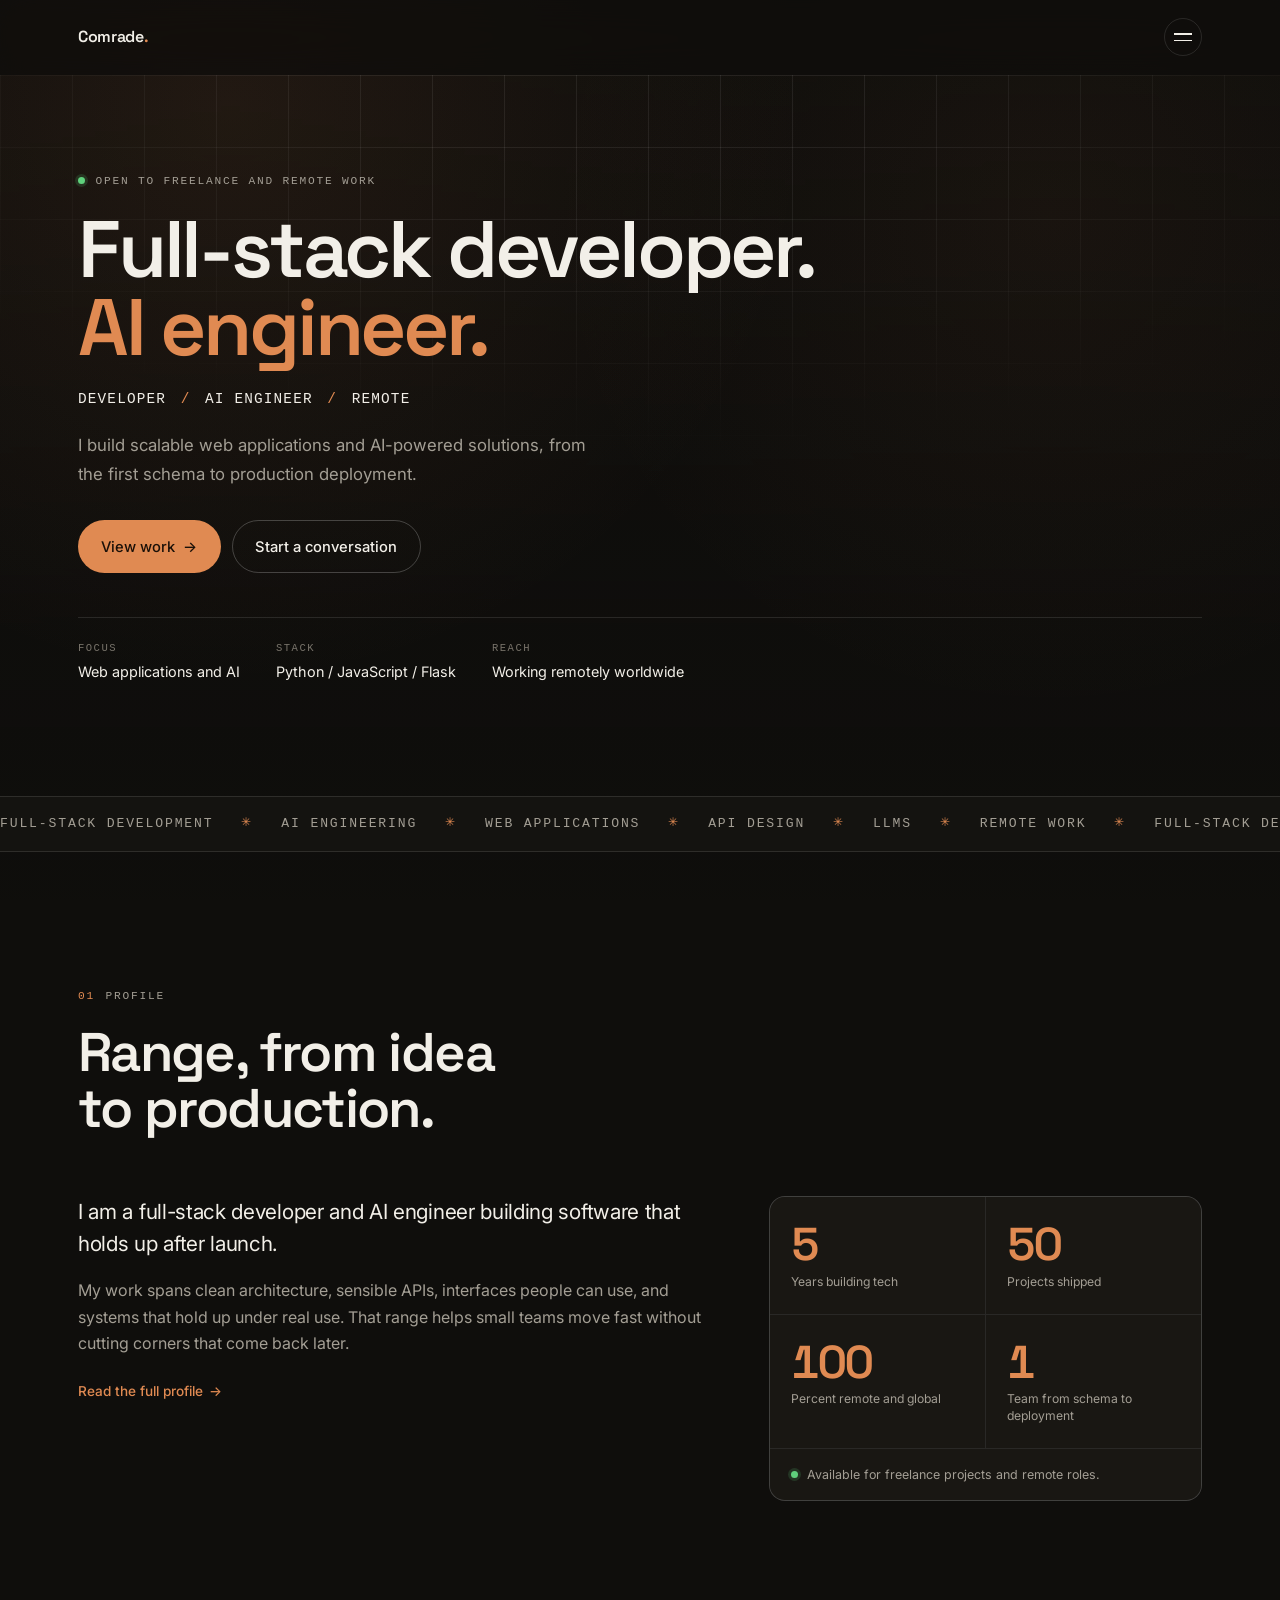
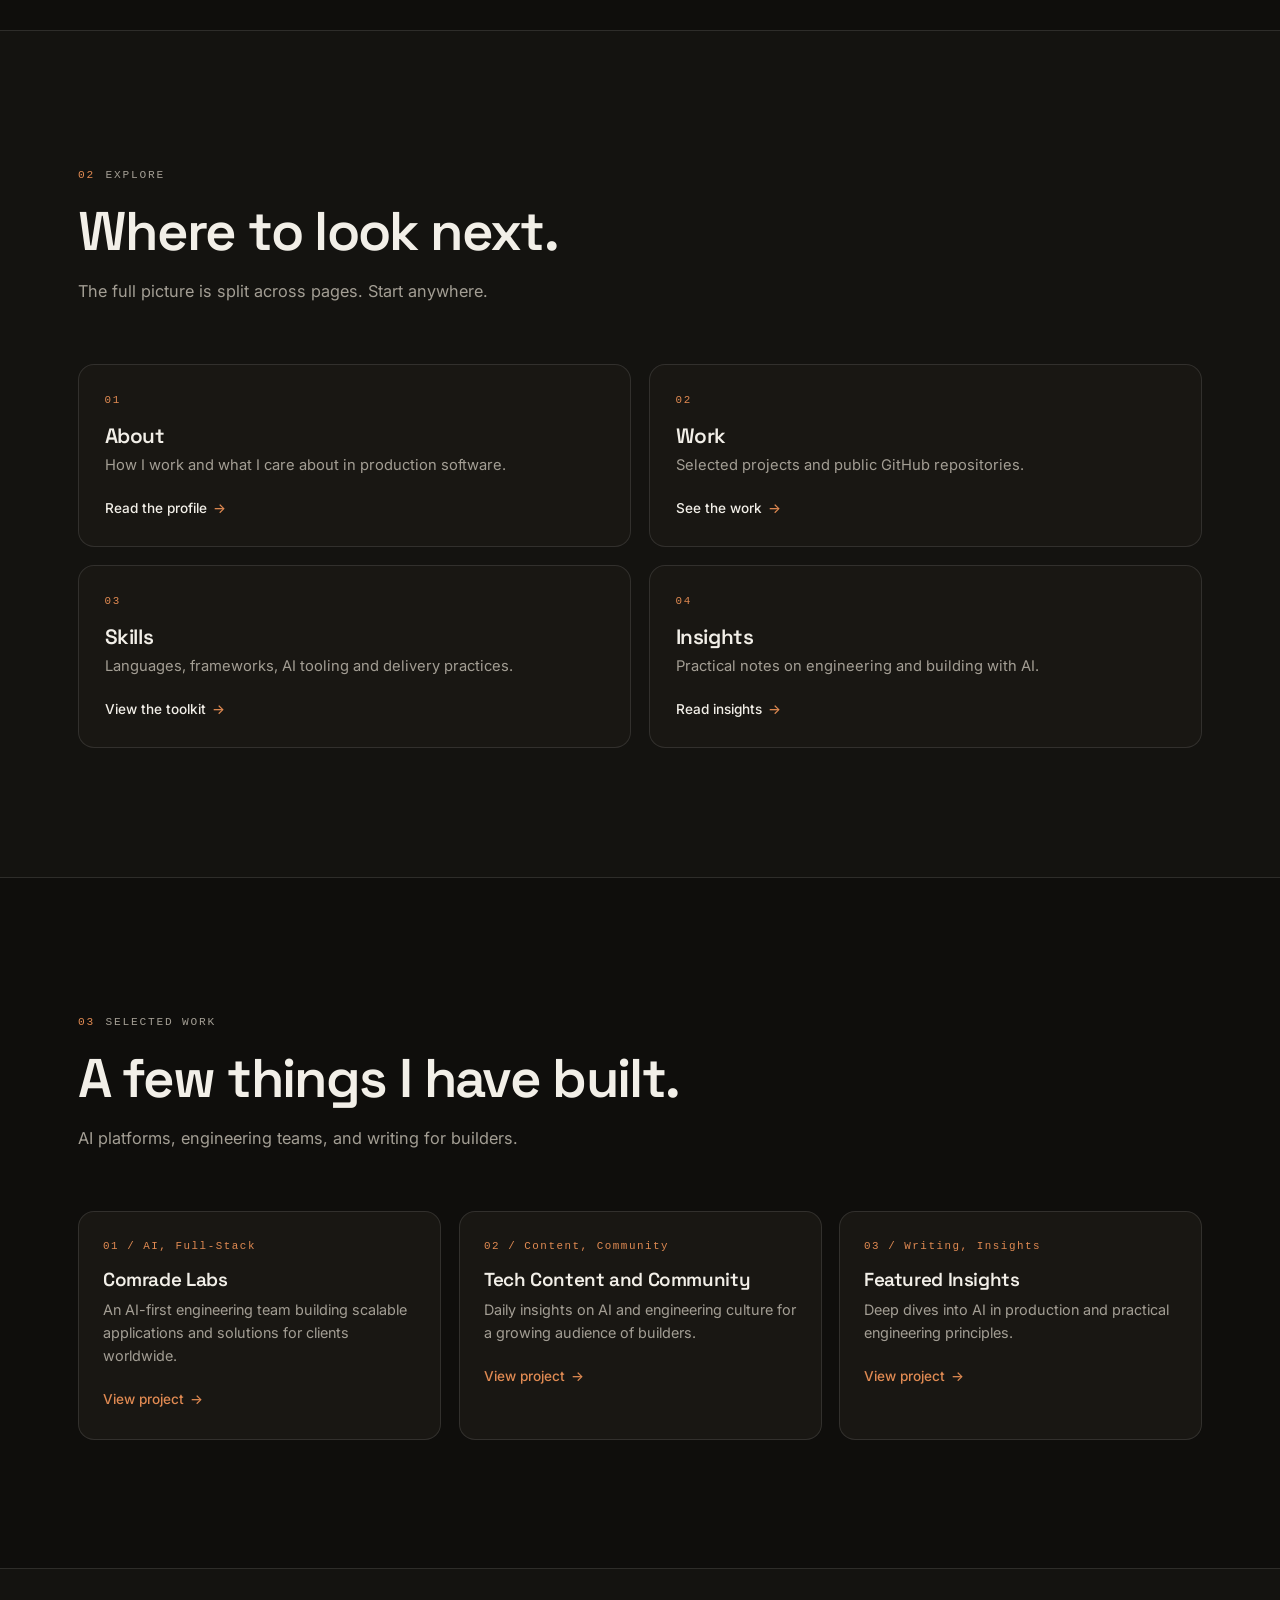
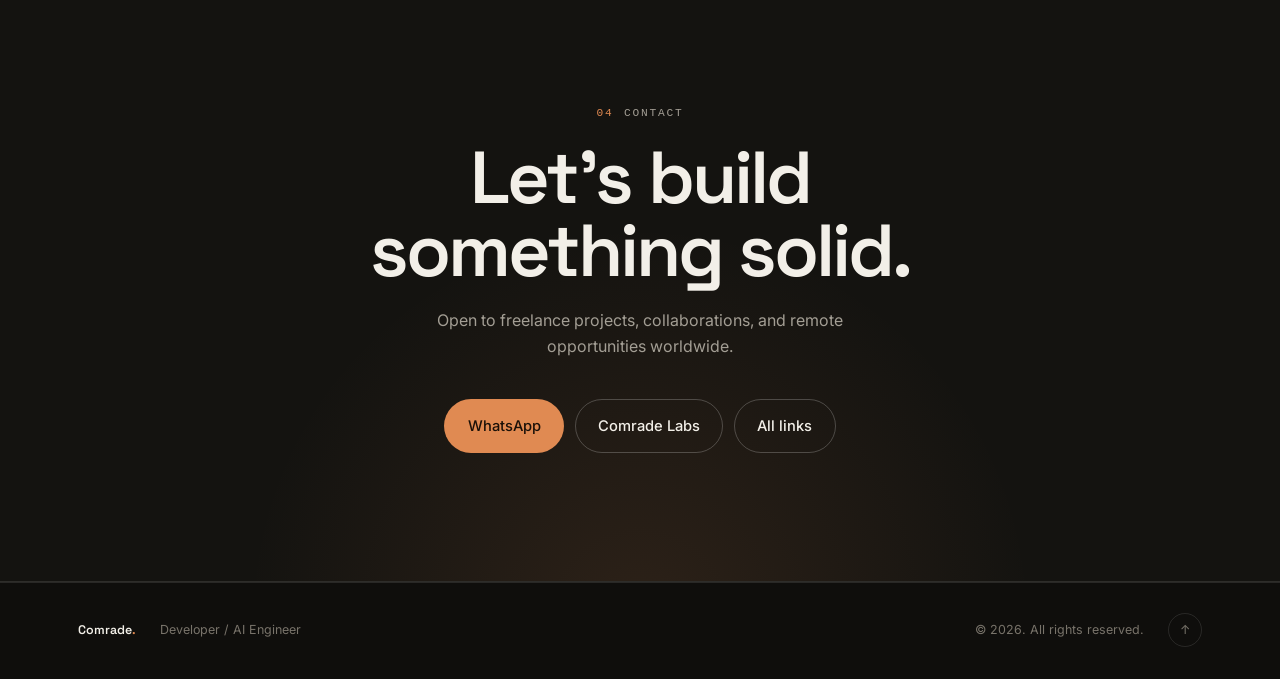
==== index.html @ a4ad4609 "Move affiliates to dedicated page and add ApeX links" ====
<!DOCTYPE html>
<html lang="en" data-theme="dark">
<head>
  <meta charset="UTF-8">
  <meta http-equiv="Cache-Control" content="no-cache, no-store, must-revalidate">
  <meta name="viewport" content="width=device-width, initial-scale=1.0">
  <title>Comrade</title>
  <meta name="description" content="Full-stack developer and AI engineer building scalable web applications, AI-powered solutions, and production-grade tech. Open to freelance and remote work worldwide.">
  <meta name="theme-color" content="#0f0e0c">
  <link rel="icon" type="image/png" sizes="any" href="media/favicon.png">
  <link rel="apple-touch-icon" href="media/favicon.png">
  <meta property="og:title" content="Comrade">
  <meta property="og:description" content="Scalable web applications, AI-powered solutions, and production-grade engineering. Open to freelance projects and remote opportunities globally.">
  <meta property="og:type" content="website">
  <meta property="og:site_name" content="Comrade">
  <meta property="og:url" content="https://comradeonboard.github.io/">
  <meta property="og:image" content="https://comradeonboard.github.io/media/og-cover.png?v=2">
  <meta property="og:image:secure_url" content="https://comradeonboard.github.io/media/og-cover.png?v=2">
  <meta property="og:image:type" content="image/png">
  <meta property="og:image:width" content="1200">
  <meta property="og:image:height" content="630">
  <meta property="og:image:alt" content="Comrade">
  <meta name="twitter:image" content="https://comradeonboard.github.io/media/og-cover.png?v=2">
  <meta name="twitter:card" content="summary_large_image">
  <link rel="canonical" href="https://comradeonboard.github.io/">
  <script type="application/ld+json">
  {
    "@context": "https://schema.org",
    "@type": "Person",
    "name": "Comrade",
    "jobTitle": "Full-Stack Developer and AI Engineer",
    "email": "mailto:comradeonboard@gmail.com",
    "url": "https://comradeonboard.github.io/",
    "sameAs": [
      "https://github.com/comradeonboard",
      "https://x.com/comradeweb3",
      "https://www.linkedin.com/in/comradeonboard",
      "https://t.me/comradeonboard"
    ],
    "knowsAbout": ["Full-Stack Development", "AI Engineering", "Web Applications", "API Design"]
  }
  </script>
  <link rel="stylesheet" href="styles.css">
  <script src="script.js" defer></script>
  <link rel="preconnect" href="https://fonts.googleapis.com">
  <link rel="preconnect" href="https://fonts.gstatic.com" crossorigin>
  <link href="https://fonts.googleapis.com/css2?family=Space+Grotesk:wght@400;500;600;700&family=Inter:wght@300;400;500;600&display=swap" rel="stylesheet">
</head>
<body data-page="home">
  <a class="skip-link" href="#main">Skip to content</a>

  <header class="site-header" id="site-header">
    <div class="container header-inner">
      <a class="brand" href="index.html" aria-label="Comrade home">
        <span class="brand-text">Comrade<span class="brand-dot">.</span></span>
      </a>
      <nav class="nav" id="nav" aria-label="Primary">
        <a href="index.html">Home</a>
        <a href="about.html">About</a>
        <a href="work.html">Work</a>
        <a href="skills.html">Skills</a>
        <a href="insights.html">Insights</a>
        <a href="affiliates.html">Affiliates</a>
        <a href="connect.html">Connect</a>
      </nav>
      <button class="menu-btn" id="menu-btn" type="button" aria-label="Open menu" aria-expanded="false" aria-controls="nav">
        <span class="menu-bars" aria-hidden="true"><i></i><i></i></span>
      </button>
    </div>
  </header>

  <main id="main">
    <section class="hero grid-bg" id="top">
      <div class="container hero-grid">
        <div class="hero-copy">
          <p class="eyebrow reveal"><span class="dot-live" aria-hidden="true"></span> Open to freelance and remote work</p>
          <h1 class="hero-title reveal">Full-stack developer.<br><span class="accent">AI engineer.</span></h1>
          <p class="hero-role reveal">Developer <span class="sep">/</span> AI Engineer <span class="sep">/</span> Remote</p>
          <p class="hero-lede reveal">I build scalable web applications and AI-powered solutions, from the first schema to production deployment.</p>
          <div class="hero-cta reveal">
            <a class="btn btn-primary" href="work.html">View work <span aria-hidden="true">→</span></a>
            <a class="btn btn-ghost" href="connect.html">Start a conversation</a>
          </div>
          <ul class="hero-meta reveal">
            <li><span class="meta-k">Focus</span><span class="meta-v">Web applications and AI</span></li>
            <li><span class="meta-k">Stack</span><span class="meta-v">Python / JavaScript / Flask</span></li>
            <li><span class="meta-k">Reach</span><span class="meta-v">Working remotely worldwide</span></li>
          </ul>
        </div>
      </div>
    </section>

    <div class="strip" aria-hidden="true">
      <div class="strip-track">
        <span>Full-Stack Development</span><i>✳</i><span>AI Engineering</span><i>✳</i><span>Web Applications</span><i>✳</i><span>API Design</span><i>✳</i><span>LLMs</span><i>✳</i><span>Remote Work</span><i>✳</i>
        <span>Full-Stack Development</span><i>✳</i><span>AI Engineering</span><i>✳</i><span>Web Applications</span><i>✳</i><span>API Design</span><i>✳</i><span>LLMs</span><i>✳</i><span>Remote Work</span><i>✳</i>
      </div>
    </div>

    <section class="section" id="profile">
      <div class="container">
        <header class="section-head reveal">
          <p class="eyebrow"><span class="idx">01</span> Profile</p>
          <h2 class="section-title">Range, from idea<br>to production.</h2>
        </header>
        <div class="about-grid">
          <div class="about-copy reveal">
            <p class="lede">I am a full-stack developer and AI engineer building software that holds up after launch.</p>
            <p>My work spans clean architecture, sensible APIs, interfaces people can use, and systems that hold up under real use. That range helps small teams move fast without cutting corners that come back later.</p>
            <a class="link-arrow" href="about.html">Read the full profile <span aria-hidden="true">→</span></a>
          </div>
          <aside class="stats reveal" aria-label="Key figures">
            <div class="stat"><span class="stat-num" data-count="5">0</span><span class="stat-label">Years building tech</span></div>
            <div class="stat"><span class="stat-num" data-count="50">0</span><span class="stat-label">Projects shipped</span></div>
            <div class="stat"><span class="stat-num" data-count="100">0</span><span class="stat-label">Percent remote and global</span></div>
            <div class="stat"><span class="stat-num" data-count="1">0</span><span class="stat-label">Team from schema to deployment</span></div>
            <div class="stat-note"><span class="dot-live" aria-hidden="true"></span> Available for freelance projects and remote roles.</div>
          </aside>
        </div>
      </div>
    </section>

    <section class="section section-alt" id="explore">
      <div class="container">
        <header class="section-head reveal">
          <p class="eyebrow"><span class="idx">02</span> Explore</p>
          <h2 class="section-title">Where to look next.</h2>
          <p class="section-sub">The full picture is split across pages. Start anywhere.</p>
        </header>
        <div class="index-grid">
          <a class="index-card reveal" href="about.html"><span class="index-no">01</span><h3>About</h3><p>How I work and what I care about in production software.</p><span class="index-link">Read the profile <span aria-hidden="true">→</span></span></a>
          <a class="index-card reveal" href="work.html"><span class="index-no">02</span><h3>Work</h3><p>Selected projects and public GitHub repositories.</p><span class="index-link">See the work <span aria-hidden="true">→</span></span></a>
          <a class="index-card reveal" href="skills.html"><span class="index-no">03</span><h3>Skills</h3><p>Languages, frameworks, AI tooling and delivery practices.</p><span class="index-link">View the toolkit <span aria-hidden="true">→</span></span></a>
          <a class="index-card reveal" href="insights.html"><span class="index-no">04</span><h3>Insights</h3><p>Practical notes on engineering and building with AI.</p><span class="index-link">Read insights <span aria-hidden="true">→</span></span></a>
        </div>
      </div>
    </section>

    <section class="section" id="selected-work">
      <div class="container">
        <header class="section-head reveal">
          <p class="eyebrow"><span class="idx">03</span> Selected work</p>
          <h2 class="section-title">A few things I have built.</h2>
          <p class="section-sub">AI platforms, engineering teams, and writing for builders.</p>
        </header>
        <div class="cap-grid">
          <a class="cap reveal" href="project-comrade-labs.html"><span class="cap-no">01 / AI, Full-Stack</span><h3>Comrade Labs</h3><p>An AI-first engineering team building scalable applications and solutions for clients worldwide.</p><span class="link-arrow">View project <span aria-hidden="true">→</span></span></a>
          <a class="cap reveal" href="project-tech-content.html"><span class="cap-no">02 / Content, Community</span><h3>Tech Content and Community</h3><p>Daily insights on AI and engineering culture for a growing audience of builders.</p><span class="link-arrow">View project <span aria-hidden="true">→</span></span></a>
          <a class="cap reveal" href="project-featured-insights.html"><span class="cap-no">03 / Writing, Insights</span><h3>Featured Insights</h3><p>Deep dives into AI in production and practical engineering principles.</p><span class="link-arrow">View project <span aria-hidden="true">→</span></span></a>
        </div>
      </div>
    </section>

    <section class="section section-alt contact" id="contact-cta">
      <div class="container">
        <div class="contact-inner reveal">
          <p class="eyebrow"><span class="idx">04</span> Contact</p>
          <h2 class="contact-title">Let's build<br>something solid.</h2>
          <p class="contact-sub">Open to freelance projects, collaborations, and remote opportunities worldwide.</p>
          <div class="contact-actions">
            <a class="btn btn-primary" href="https://wa.me/2349064539832">WhatsApp</a>
            <a class="btn btn-ghost" href="https://discord.gg/M9gPgTvM7H" target="_blank" rel="noopener noreferrer">Comrade Labs</a>
            <a class="btn btn-ghost" href="connect.html">All links</a>
          </div>
        </div>
      </div>
    </section>
  </main>

  <footer class="site-footer">
    <div class="container footer-inner">
      <p class="footer-name">Comrade<span class="brand-dot">.</span></p>
      <p class="footer-note">Developer / AI Engineer</p>
      <p class="footer-legal">&copy; <span id="year">2026</span>. All rights reserved.</p>
      <a class="to-top" href="#top" aria-label="Back to top">↑</a>
    </div>
  </footer>
  <img class="visitor-pixel" src="https://visitor-badge.laobi.icu/badge?page_id=comradeonboard.site" alt="" width="1" height="1" aria-hidden="true" referrerpolicy="no-referrer">
</body>
</html>
---- styles.css ----
/* =========================================================
   Comrade / Portfolio
   Inspired by the Arafat Onimisi portfolio design system.
   Dark only. Tokens -> Base -> Layout -> Components -> Responsive
   ========================================================= */

/* ---------- Tokens ---------- */
:root {
  --font-display: "Space Grotesk", ui-sans-serif, system-ui, "Segoe UI", sans-serif;
  --font-sans: "Inter", system-ui, -apple-system, "Segoe UI", Roboto, Helvetica, Arial, sans-serif;
  --font-mono: ui-monospace, "SFMono-Regular", Menlo, Consolas, "Liberation Mono", monospace;

  --bg: #0f0e0c;
  --bg-soft: #141310;
  --surface: #191713;
  --text: #f2efe8;
  --muted: #a39e94;
  --faint: #78736a;
  --line: rgba(255, 255, 255, 0.11);
  --line-strong: rgba(255, 255, 255, 0.22);
  --accent: #e08a52;
  --accent-soft: rgba(224, 138, 82, 0.12);
  --accent-ink: #1a1008;

  --radius: 16px;
  --radius-sm: 10px;
  --shadow: 0 26px 60px -30px rgba(0, 0, 0, 0.8);

  --container: 1220px;
  --gutter: clamp(1.25rem, 4vw, 3rem);
  --section-y: clamp(4.5rem, 10vw, 8rem);

  --ease: cubic-bezier(0.22, 1, 0.36, 1);
}

/* ---------- Base ---------- */
*, *::before, *::after { box-sizing: border-box; }

html {
  scroll-behavior: smooth;
  scroll-padding-top: 90px;
  -webkit-text-size-adjust: 100%;
}

body {
  margin: 0;
  background: var(--bg);
  color: var(--text);
  font-family: var(--font-sans);
  font-size: 1rem;
  line-height: 1.65;
  -webkit-font-smoothing: antialiased;
  text-rendering: optimizeLegibility;
  overflow-x: hidden;
}

h1, h2, h3, h4 {
  margin: 0;
  font-family: var(--font-display);
  font-weight: 600;
  line-height: 1.08;
  letter-spacing: -0.025em;
}
p { margin: 0; }
img, video { max-width: 100%; display: block; }
a { color: inherit; text-decoration: none; }
ul, ol, dl, dd { margin: 0; padding: 0; list-style: none; }
button { font: inherit; color: inherit; }
blockquote { margin: 0; }
b, strong { font-weight: 600; }

::selection { background: var(--accent); color: var(--accent-ink); }

:focus-visible {
  outline: 2px solid var(--accent);
  outline-offset: 3px;
  border-radius: 4px;
}

.skip-link {
  position: absolute;
  left: 1rem;
  top: -100px;
  z-index: 200;
  background: var(--accent);
  color: var(--accent-ink);
  padding: 0.6rem 1rem;
  border-radius: 8px;
  font-weight: 600;
  transition: top 0.2s;
}
.skip-link:focus { top: 1rem; }

.visitor-pixel {
  position: absolute;
  width: 1px;
  height: 1px;
  opacity: 0;
  pointer-events: none;
}

/* ---------- Ambient 3D background ---------- */
#bg-3d {
  position: fixed;
  inset: 0;
  z-index: 0;
  width: 100%;
  height: 100%;
  pointer-events: none;
}

body::after {
  content: "";
  position: fixed;
  inset: 0;
  z-index: 0;
  pointer-events: none;
  background:
    radial-gradient(circle at 18% 12%, rgba(224, 138, 82, 0.09), transparent 44%),
    radial-gradient(circle at 82% 24%, rgba(224, 138, 82, 0.05), transparent 40%),
    linear-gradient(to bottom, rgba(15, 14, 12, 0.2), rgba(15, 14, 12, 0.78));
}

main, .site-footer { position: relative; z-index: 1; }

/* ---------- Layout ---------- */
.container {
  width: 100%;
  max-width: var(--container);
  margin-inline: auto;
  padding-inline: var(--gutter);
}

.section { padding-block: var(--section-y); position: relative; }
.section-alt { background: var(--bg-soft); border-block: 1px solid var(--line); }

.section-head { max-width: 64ch; margin-bottom: clamp(2.5rem, 5vw, 3.75rem); }

.eyebrow {
  display: inline-flex;
  align-items: flex-start;
  gap: 0.65rem;
  font-family: var(--font-mono);
  font-size: 0.7rem;
  font-weight: 500;
  letter-spacing: 0.16em;
  text-transform: uppercase;
  color: var(--muted);
  margin-bottom: 1.25rem;
}
.eyebrow .idx { color: var(--accent); }

.section-title {
  font-size: clamp(2rem, 4.6vw, 3.4rem);
  letter-spacing: -0.03em;
  line-height: 1.02;
}
.section-sub {
  margin-top: 1.1rem;
  color: var(--muted);
  max-width: 54ch;
  font-size: 1.02rem;
}

.accent { color: var(--accent); }

/* ---------- Header ---------- */
.site-header {
  position: sticky;
  top: 0;
  z-index: 100;
  backdrop-filter: blur(16px) saturate(150%);
  -webkit-backdrop-filter: blur(16px) saturate(150%);
  background: color-mix(in srgb, var(--bg) 78%, transparent);
  border-bottom: 1px solid transparent;
  transition: border-color 0.3s, background-color 0.3s;
}
.site-header.is-stuck {
  border-bottom-color: var(--line);
  background: color-mix(in srgb, var(--bg) 92%, transparent);
}

.header-inner {
  display: flex;
  align-items: center;
  gap: 1.25rem;
  height: 74px;
}

.brand { display: inline-flex; align-items: center; flex: none; margin-right: auto; }
.brand-text { font-family: var(--font-display); font-weight: 600; letter-spacing: -0.02em; font-size: 1rem; }
.brand-dot { color: var(--accent); }

.nav {
  position: fixed;
  inset: 74px 0 auto 0;
  display: flex;
  flex-direction: column;
  align-items: stretch;
  gap: 0;
  margin: 0;
  padding: 0.6rem var(--gutter) 1.4rem;
  background: color-mix(in srgb, var(--bg) 96%, transparent);
  backdrop-filter: blur(16px);
  -webkit-backdrop-filter: blur(16px);
  border-bottom: 1px solid var(--line);
  box-shadow: 0 18px 40px -24px rgba(0, 0, 0, 0.8);
  transform: translateY(-8px);
  opacity: 0;
  pointer-events: none;
  transition: opacity 0.25s, transform 0.25s var(--ease);
  max-height: calc(100vh - 74px);
  max-height: calc(100svh - 74px);
  overflow-y: auto;
  overscroll-behavior: contain;
}
.nav.is-open { opacity: 1; transform: none; pointer-events: auto; }
.nav a {
  position: relative;
  padding: 0.9rem 0.25rem;
  border-bottom: 1px solid var(--line);
  border-radius: 0;
  font-size: 1rem;
  color: var(--muted);
  background: none;
  white-space: nowrap;
  transition: color 0.2s, background-color 0.2s;
}
.nav a:hover { color: var(--text); background: var(--accent-soft); }
.nav a.is-active,
.nav a[aria-current="page"] { color: var(--accent); }

.menu-btn {
  display: grid;
  place-items: center;
  width: 38px;
  height: 38px;
  flex: none;
  border: 1px solid var(--line);
  border-radius: 50%;
  background: transparent;
  cursor: pointer;
  transition: border-color 0.2s, background-color 0.2s, transform 0.2s;
}
.menu-btn:hover { border-color: var(--line-strong); background: var(--surface); }
.menu-btn:active { transform: scale(0.94); }
.menu-bars { display: grid; gap: 5px; width: 18px; }
.menu-bars i {
  display: block;
  height: 1.5px;
  background: currentColor;
  transition: transform 0.25s var(--ease), opacity 0.2s;
}
.menu-btn[aria-expanded="true"] .menu-bars i:first-child { transform: translateY(3.25px) rotate(45deg); }
.menu-btn[aria-expanded="true"] .menu-bars i:last-child { transform: translateY(-3.25px) rotate(-45deg); }

/* ---------- Buttons ---------- */
.btn {
  display: inline-flex;
  align-items: center;
  justify-content: center;
  gap: 0.5rem;
  padding: 0.85rem 1.4rem;
  border-radius: 999px;
  font-size: 0.92rem;
  font-weight: 500;
  border: 1px solid transparent;
  background: transparent;
  -webkit-appearance: none;
  appearance: none;
  cursor: pointer;
  transition: transform 0.2s var(--ease), background-color 0.2s, border-color 0.2s, color 0.2s;
  white-space: nowrap;
}
.btn:hover { transform: translateY(-2px); }
.btn:active { transform: translateY(0); }
.btn svg { width: 16px; height: 16px; transition: transform 0.25s var(--ease); }
.btn:hover svg { transform: translate(2px, -2px); }

.btn-primary { background: var(--accent); color: var(--accent-ink); }
.btn-primary:hover { background: color-mix(in srgb, var(--accent) 88%, #000); }

.btn-ghost { border-color: var(--line-strong); color: var(--text); }
.btn-ghost:hover { border-color: var(--text); background: var(--surface); }

.btn-sm { padding: 0.55rem 1rem; font-size: 0.85rem; }
.btn-lg { padding: 1rem 1.7rem; }

.link-arrow {
  display: inline-flex;
  align-items: center;
  gap: 0.4rem;
  margin-top: 1.3rem;
  font-size: 0.85rem;
  font-weight: 500;
  color: var(--accent);
}
.link-arrow span { transition: transform 0.25s var(--ease); }
.link-arrow:hover span { transform: translateX(4px); }

.text-link { color: var(--accent); border-bottom: 1px solid color-mix(in srgb, var(--accent) 40%, transparent); }
.text-link:hover { border-color: var(--accent); }

/* ---------- Blueprint grid ---------- */
.grid-bg { position: relative; isolation: isolate; }
.grid-bg::before {
  content: "";
  position: absolute;
  inset: 0;
  z-index: -1;
  background-image:
    linear-gradient(to right, var(--line) 1px, transparent 1px),
    linear-gradient(to bottom, var(--line) 1px, transparent 1px);
  background-size: 72px 72px;
  -webkit-mask-image: radial-gradient(ellipse 90% 70% at 50% 0%, #000 20%, transparent 78%);
  mask-image: radial-gradient(ellipse 90% 70% at 50% 0%, #000 20%, transparent 78%);
  opacity: 0.7;
  pointer-events: none;
}

/* ---------- Hero ---------- */
.hero {
  padding-block: clamp(3rem, 7vw, 6rem) clamp(4rem, 9vw, 7rem);
  overflow: hidden;
}
.hero-grid { display: grid; grid-template-columns: minmax(0, 1fr); gap: clamp(2rem, 5vw, 4.5rem); }

.dot-live {
  width: 7px;
  height: 7px;
  border-radius: 50%;
  background: #5fd07c;
  box-shadow: 0 0 0 3px rgba(95, 208, 124, 0.16);
  flex: none;
}
.eyebrow .dot-live { margin-top: 0.45em; }

.hero-title {
  font-size: clamp(2.6rem, 6.8vw, 5rem);
  line-height: 0.98;
  letter-spacing: -0.04em;
  margin-bottom: 1.35rem;
  font-weight: 600;
}
.hero-role {
  font-family: var(--font-mono);
  font-size: clamp(0.78rem, 1.4vw, 0.9rem);
  letter-spacing: 0.08em;
  text-transform: uppercase;
  color: var(--text);
  margin-bottom: 1.15rem;
}
.hero-role .sep { color: var(--accent); margin-inline: 0.3rem; }
.hero-lede { color: var(--muted); max-width: 48ch; font-size: 1.05rem; line-height: 1.7; }
.hero-cta { display: flex; flex-wrap: wrap; gap: 0.7rem; margin-top: 2rem; }

.hero-meta {
  display: flex;
  flex-wrap: wrap;
  gap: 2.25rem;
  margin-top: 2.75rem;
  padding-top: 1.4rem;
  border-top: 1px solid var(--line);
}
.hero-meta li { display: flex; flex-direction: column; gap: 0.15rem; }
.meta-k {
  font-family: var(--font-mono);
  font-size: 0.66rem;
  letter-spacing: 0.14em;
  text-transform: uppercase;
  color: var(--faint);
}
.meta-v { font-size: 0.9rem; }

/* ---------- Strip ---------- */
.strip {
  overflow: hidden;
  border-block: 1px solid var(--line);
  padding-block: 1rem;
  background: var(--bg-soft);
  user-select: none;
}
.strip-track {
  display: flex;
  align-items: center;
  gap: 1.75rem;
  width: max-content;
  animation: marquee 40s linear infinite;
  font-family: var(--font-mono);
  font-size: clamp(0.7rem, 1.3vw, 0.82rem);
  letter-spacing: 0.14em;
  text-transform: uppercase;
  color: var(--muted);
  white-space: nowrap;
}
.strip-track i { color: var(--accent); font-style: normal; font-size: 0.9em; }
@keyframes marquee {
  from { transform: translateX(0); }
  to { transform: translateX(-50%); }
}
.strip:hover .strip-track { animation-play-state: paused; }

/* ---------- About ---------- */
.about-grid {
  display: grid;
  grid-template-columns: minmax(0, 1.45fr) minmax(0, 1fr);
  gap: clamp(2rem, 5vw, 4.5rem);
  align-items: start;
}
.about-copy p + p { margin-top: 1.05rem; color: var(--muted); }
.about-copy .lede {
  font-size: clamp(1.1rem, 1.8vw, 1.3rem);
  color: var(--text);
  line-height: 1.55;
  letter-spacing: -0.015em;
}
.about-copy .link-arrow { margin-top: 1.5rem; }

.tag-row { display: flex; flex-wrap: wrap; gap: 0.45rem; margin-top: 1.9rem; }
.tag-row li {
  padding: 0.4rem 0.8rem;
  border: 1px solid var(--line);
  border-radius: 999px;
  font-size: 0.78rem;
  color: var(--muted);
  transition: border-color 0.2s, color 0.2s, background-color 0.2s;
}
.tag-row li:hover { border-color: var(--accent); color: var(--text); background: var(--accent-soft); }

.stats {
  display: grid;
  grid-template-columns: 1fr 1fr;
  gap: 1px;
  background: var(--line);
  border: 1px solid var(--line);
  border-radius: var(--radius);
  overflow: hidden;
}
.stat {
  background: var(--surface);
  padding: 1.5rem 1.3rem;
  display: flex;
  flex-direction: column;
  gap: 0.35rem;
}
.stat-num {
  font-family: var(--font-display);
  font-size: clamp(2.1rem, 3.6vw, 2.9rem);
  font-weight: 600;
  line-height: 1;
  letter-spacing: -0.04em;
  color: var(--accent);
  font-variant-numeric: tabular-nums;
}
.stat-label { font-size: 0.76rem; color: var(--muted); line-height: 1.4; }
.stat-note {
  grid-column: 1 / -1;
  background: var(--surface);
  padding: 0.95rem 1.3rem;
  font-size: 0.78rem;
  color: var(--muted);
  display: flex;
  align-items: center;
  gap: 0.6rem;
}

/* ---------- Capability cards ---------- */
.cap-grid {
  display: grid;
  grid-template-columns: repeat(3, minmax(0, 1fr));
  gap: clamp(0.75rem, 1.6vw, 1.1rem);
}
.cap {
  position: relative;
  padding: 1.6rem 1.5rem 1.7rem;
  background: var(--surface);
  border: 1px solid var(--line);
  border-radius: var(--radius);
  transition: border-color 0.3s, transform 0.35s var(--ease), box-shadow 0.35s var(--ease);
}
.cap:hover {
  border-color: var(--line-strong);
  transform: translateY(-3px);
  box-shadow: var(--shadow);
}
.cap-no {
  display: block;
  font-family: var(--font-mono);
  font-size: 0.68rem;
  letter-spacing: 0.14em;
  color: var(--accent);
  margin-bottom: 0.9rem;
}
.cap h2, .cap h3 { font-size: 1.18rem; margin-bottom: 0.5rem; letter-spacing: -0.02em; }
.cap p { color: var(--muted); font-size: 0.9rem; line-height: 1.6; }
.cap ul { margin-top: 0.9rem; display: flex; flex-wrap: wrap; gap: 0.45rem; }
.cap li {
  font-size: 0.78rem;
  color: var(--muted);
  padding: 0.32rem 0.7rem;
  border: 1px solid var(--line);
  border-radius: 999px;
}
.cap blockquote {
  color: var(--text);
  font-family: var(--font-display);
  font-size: 1.05rem;
  line-height: 1.45;
  letter-spacing: -0.015em;
}

.also {
  display: flex;
  flex-wrap: wrap;
  align-items: center;
  gap: 0.6rem 0.85rem;
  margin-top: clamp(1.5rem, 3vw, 2.25rem);
  padding-top: 1.5rem;
  border-top: 1px solid var(--line);
}
.also-k {
  font-family: var(--font-mono);
  font-size: 0.66rem;
  letter-spacing: 0.14em;
  text-transform: uppercase;
  color: var(--faint);
  margin-right: 0.4rem;
}
.also ul { display: flex; flex-wrap: wrap; gap: 0.45rem; }
.also li { font-size: 0.78rem; color: var(--muted); padding: 0.32rem 0.7rem; border: 1px solid var(--line); border-radius: 999px; }

/* ---------- Approach ---------- */
.approach-grid {
  display: grid;
  grid-template-columns: repeat(4, minmax(0, 1fr));
  gap: clamp(1rem, 2.5vw, 2rem);
}
.approach-item { padding-top: 1.2rem; border-top: 2px solid var(--line-strong); }
.approach-item h3 { font-size: 1.05rem; margin-bottom: 0.45rem; letter-spacing: -0.02em; }
.approach-item p { color: var(--muted); font-size: 0.88rem; line-height: 1.6; }

/* ---------- Work list ---------- */
.work-list { border-top: 1px solid var(--line); }
.work-item {
  display: grid;
  grid-template-columns: minmax(0, 1fr) auto;
  align-items: center;
  gap: 1.5rem;
  padding-block: clamp(1.5rem, 3vw, 2.25rem);
  border-bottom: 1px solid var(--line);
  transition: padding-left 0.3s var(--ease);
}
.work-item:hover { padding-left: 0.6rem; }
.work-copy h3 { font-size: clamp(1.4rem, 2.6vw, 1.9rem); letter-spacing: -0.03em; }
.work-copy h3 a:hover { color: var(--accent); }
.work-copy > p:not(.card-tag) { color: var(--muted); font-size: 0.95rem; max-width: 62ch; margin-top: 0.55rem; }
.card-tag {
  font-family: var(--font-mono);
  font-size: 0.64rem;
  letter-spacing: 0.14em;
  text-transform: uppercase;
  color: var(--accent);
  margin-bottom: 0.6rem;
}
.meta-line {
  display: block;
  margin-top: 0.9rem;
  font-family: var(--font-mono);
  font-size: 0.64rem;
  letter-spacing: 0.12em;
  text-transform: uppercase;
  color: var(--faint);
}
.work-link { color: var(--accent); font-size: 0.85rem; white-space: nowrap; }
.work-link span { display: inline-block; transition: transform 0.25s var(--ease); }
.work-item:hover .work-link span { transform: translateX(4px); }

/* ---------- Repos ---------- */
.repo-grid {
  display: grid;
  grid-template-columns: repeat(3, minmax(0, 1fr));
  gap: clamp(0.75rem, 1.6vw, 1.1rem);
}
.repo-card {
  display: flex;
  flex-direction: column;
  padding: 1.5rem;
  border: 1px solid var(--line);
  border-radius: var(--radius);
  background: var(--surface);
  transition: border-color 0.3s, transform 0.35s var(--ease), box-shadow 0.35s var(--ease);
}
.repo-card:hover { border-color: var(--line-strong); transform: translateY(-3px); box-shadow: var(--shadow); }
.repo-top { display: flex; align-items: flex-start; justify-content: space-between; gap: 0.75rem; margin-bottom: 0.7rem; }
.repo-top h3 { font-size: 1.08rem; letter-spacing: -0.025em; word-break: break-word; }
.repo-card > p { color: var(--muted); font-size: 0.9rem; flex: 1; }
.repo-lang, .chip {
  flex: none;
  font-family: var(--font-mono);
  font-size: 0.62rem;
  letter-spacing: 0.08em;
  text-transform: uppercase;
  padding: 0.3rem 0.55rem;
  border-radius: 999px;
  border: 1px solid var(--line);
  color: var(--muted);
  white-space: nowrap;
}
.chip-accent { background: var(--accent-soft); border-color: color-mix(in srgb, var(--accent) 35%, transparent); color: var(--accent); }
.repo-meta {
  margin-top: 1.2rem;
  padding-top: 1rem;
  border-top: 1px solid var(--line);
  font-family: var(--font-mono);
  font-size: 0.64rem;
  letter-spacing: 0.12em;
  text-transform: uppercase;
  color: var(--faint);
}
.repo-card:hover .repo-meta { color: var(--accent); }

/* ---------- Home index cards ---------- */
.index-grid {
  display: grid;
  grid-template-columns: repeat(2, minmax(0, 1fr));
  gap: clamp(0.75rem, 1.6vw, 1.1rem);
}
.index-card {
  display: flex;
  flex-direction: column;
  padding: 1.7rem 1.6rem;
  border: 1px solid var(--line);
  border-radius: var(--radius);
  background: var(--surface);
  transition: border-color 0.3s, transform 0.35s var(--ease), box-shadow 0.35s var(--ease);
}
.index-card:hover { border-color: var(--line-strong); transform: translateY(-3px); box-shadow: var(--shadow); }
.index-no {
  font-family: var(--font-mono);
  font-size: 0.68rem;
  letter-spacing: 0.14em;
  color: var(--accent);
  margin-bottom: 0.9rem;
}
.index-card h2, .index-card h3 { font-size: 1.3rem; margin-bottom: 0.4rem; letter-spacing: -0.02em; }
.index-card p { color: var(--muted); font-size: 0.92rem; flex: 1; }
.index-link { display: inline-flex; align-items: center; gap: 0.4rem; margin-top: 1.2rem; font-size: 0.85rem; font-weight: 500; }
.index-link span { color: var(--accent); transition: transform 0.25s var(--ease); }
.index-card:hover .index-link span { transform: translateX(4px); }

/* ---------- Affiliate platforms ---------- */
.affiliate-grid {
  display: grid;
  grid-template-columns: repeat(auto-fit, minmax(min(100%, 320px), 1fr));
  gap: clamp(0.75rem, 1.6vw, 1.1rem);
}
.affiliate-card {
  display: flex;
  flex-direction: column;
  padding: 1.5rem;
  border: 1px solid var(--line);
  border-radius: var(--radius);
  background: var(--surface);
  transition: border-color 0.3s, transform 0.35s var(--ease), box-shadow 0.35s var(--ease);
}
.affiliate-card:hover { border-color: var(--line-strong); transform: translateY(-3px); box-shadow: var(--shadow); }
.affiliate-tag {
  font-family: var(--font-mono);
  font-size: 0.68rem;
  letter-spacing: 0.14em;
  text-transform: uppercase;
  color: var(--accent);
  margin-bottom: 1rem;
}
.affiliate-preview {
  overflow: hidden;
  padding: 0.7rem;
  margin-bottom: 1.25rem;
  border: 1px solid var(--line);
  border-radius: var(--radius-sm);
  background: radial-gradient(circle at 85% 15%, var(--accent-soft), transparent 55%), #0d0c0a;
}
.affiliate-preview-bar { display: flex; align-items: center; gap: 0.4rem; margin-bottom: 0.6rem; }
.affiliate-preview-bar i { width: 6px; height: 6px; border-radius: 50%; background: var(--line-strong); }
.affiliate-preview-url { margin-left: auto; max-width: 72%; overflow: hidden; text-overflow: ellipsis; white-space: nowrap; font-family: var(--font-mono); font-size: 0.62rem; color: var(--faint); }
.affiliate-preview-body {
  min-height: 108px;
  display: flex;
  flex-direction: column;
  justify-content: flex-end;
  gap: 0.25rem;
  padding: 0.9rem;
  border-radius: 8px;
  background:
    linear-gradient(135deg, rgba(255, 255, 255, 0.05), transparent 60%),
    repeating-linear-gradient(90deg, transparent 0 23px, rgba(255, 255, 255, 0.035) 23px 24px),
    repeating-linear-gradient(0deg, transparent 0 23px, rgba(255, 255, 255, 0.035) 23px 24px);
}
.affiliate-preview-title { font-family: var(--font-display); font-size: 1.45rem; letter-spacing: -0.03em; }
.affiliate-preview-sub { font-size: 0.72rem; color: var(--muted); }
.affiliate-card h3 { font-size: 1.25rem; letter-spacing: -0.02em; }
.affiliate-card p { color: var(--muted); font-size: 0.92rem; flex: 1; }
.affiliate-actions { display: flex; flex-wrap: wrap; gap: 0.6rem; margin-top: 1.25rem; }
.affiliate-action { align-self: flex-start; }

/* ---------- Prose ---------- */
.prose-grid {
  display: grid;
  grid-template-columns: minmax(0, 0.8fr) minmax(0, 1.2fr);
  gap: clamp(2rem, 5vw, 4.5rem);
  align-items: start;
}
.prose { color: var(--muted); }
.prose p + p { margin-top: 1.05rem; }
.prose .lede, .prose > p:first-child { color: var(--text); }
.topic-list li { padding: 0.9rem 0; border-bottom: 1px solid var(--line); font-size: 0.95rem; }
.topic-list li:first-child { border-top: 1px solid var(--line); }
.topic-list strong { color: var(--text); }

/* ---------- Contact ---------- */
.contact { position: relative; overflow: hidden; }
.contact::before {
  content: "";
  position: absolute;
  left: 50%;
  bottom: -38vw;
  width: 70vw;
  height: 70vw;
  min-width: 420px;
  min-height: 420px;
  transform: translateX(-50%);
  background: radial-gradient(circle, var(--accent-soft), transparent 62%);
  pointer-events: none;
}
.contact-inner { position: relative; text-align: center; max-width: 800px; margin-inline: auto; }
.contact-title {
  font-size: clamp(2.5rem, 6.4vw, 4.6rem);
  line-height: 0.98;
  letter-spacing: -0.04em;
  margin-bottom: 1.25rem;
}
.contact-sub { color: var(--muted); max-width: 48ch; margin-inline: auto; }
.contact-actions { display: flex; flex-wrap: wrap; justify-content: center; gap: 0.65rem; margin-top: 2.5rem; }
.contact-mail {
  display: inline-flex;
  align-items: center;
  gap: 0.45rem;
  font-family: var(--font-display);
  font-size: clamp(1.2rem, 3.2vw, 1.9rem);
  font-weight: 500;
  letter-spacing: -0.02em;
  border-bottom: 1px solid var(--line-strong);
  padding-bottom: 0.15rem;
  transition: color 0.25s, border-color 0.25s;
  word-break: break-word;
}
.contact-mail:hover { color: var(--accent); border-color: var(--accent); }
.contact-loc {
  margin-top: 2rem;
  font-family: var(--font-mono);
  font-size: 0.68rem;
  letter-spacing: 0.14em;
  text-transform: uppercase;
  color: var(--faint);
}

.info-grid {
  display: grid;
  grid-template-columns: repeat(3, minmax(0, 1fr));
  gap: 1px;
  background: var(--line);
  border: 1px solid var(--line);
  border-radius: var(--radius);
  overflow: hidden;
  margin-top: clamp(2.5rem, 5vw, 4rem);
}
.info-cell { background: var(--surface); padding: 1.4rem; display: flex; flex-direction: column; gap: 0.3rem; }
.info-k { font-family: var(--font-mono); font-size: 0.64rem; letter-spacing: 0.14em; text-transform: uppercase; color: var(--faint); }
.info-v { font-size: 0.95rem; }

.copy-btn { font-family: var(--font-sans); }

/* ---------- Page header ---------- */
.page-head {
  padding-block: clamp(2.5rem, 6vw, 4.5rem) clamp(1.5rem, 3vw, 2.25rem);
  border-bottom: 1px solid var(--line);
  overflow: hidden;
}
.page-title {
  font-size: clamp(2.1rem, 5.2vw, 3.8rem);
  line-height: 1.02;
  letter-spacing: -0.035em;
}
.page-sub { margin-top: 1.1rem; color: var(--muted); max-width: 62ch; font-size: 1.02rem; }
.page-head + .section { padding-top: clamp(2.25rem, 4.5vw, 3.5rem); }
.page-head .hero-cta { margin-top: 1.75rem; }
.breadcrumb {
  font-family: var(--font-mono);
  font-size: 0.7rem;
  letter-spacing: 0.12em;
  text-transform: uppercase;
  color: var(--faint);
  margin-bottom: 1.25rem;
}
.breadcrumb a:hover { color: var(--accent); }
.breadcrumb span { color: var(--accent); margin-inline: 0.3rem; }

/* ---------- Pager ---------- */
.pager {
  display: flex;
  align-items: center;
  justify-content: space-between;
  gap: 1rem;
  padding-block: clamp(1.5rem, 3vw, 2.25rem);
  border-top: 1px solid var(--line);
}
.pager-link { display: flex; flex-direction: column; gap: 0.15rem; }
.pager-k { font-family: var(--font-mono); font-size: 0.64rem; letter-spacing: 0.14em; text-transform: uppercase; color: var(--faint); }
.pager-v { font-family: var(--font-display); font-size: 1.05rem; font-weight: 600; transition: color 0.2s; }
.pager-link:hover .pager-v { color: var(--accent); }
.pager-next { text-align: right; margin-left: auto; }

/* ---------- Footer ---------- */
.site-footer { border-top: 1px solid var(--line); padding-block: 1.9rem; }
.footer-inner {
  display: flex;
  flex-wrap: wrap;
  align-items: center;
  gap: 0.6rem 1.5rem;
  font-size: 0.78rem;
  color: var(--faint);
}
.footer-name { font-family: var(--font-display); font-weight: 600; color: var(--text); }
.footer-legal { margin-left: auto; }
.to-top {
  display: grid;
  place-items: center;
  width: 34px;
  height: 34px;
  border: 1px solid var(--line);
  border-radius: 50%;
  transition: border-color 0.2s, transform 0.2s;
}
.to-top:hover { border-color: var(--accent); transform: translateY(-2px); }

/* ---------- Reveal ---------- */
.reveal {
  opacity: 0;
  transform: translateY(16px);
  transition: opacity 0.7s var(--ease), transform 0.7s var(--ease);
  will-change: opacity, transform;
}
.reveal.in { opacity: 1; transform: none; }

/* ---------- 404 ---------- */
.nf { min-height: 100vh; display: grid; place-items: center; text-align: center; padding: 2rem; }
.nf-code { font-family: var(--font-mono); font-size: clamp(5rem, 16vw, 10rem); line-height: 1; margin: 0; color: var(--accent); }
.nf h1 { margin: 1rem 0 0.5rem; }
.nf p { color: var(--muted); margin-bottom: 2rem; }

/* ---------- Responsive ---------- */
@media (max-width: 1100px) {
  .repo-grid { grid-template-columns: repeat(2, minmax(0, 1fr)); }
}

@media (max-width: 980px) {
  .about-grid, .prose-grid { grid-template-columns: 1fr; }
  .cap-grid { grid-template-columns: repeat(2, minmax(0, 1fr)); }
  .approach-grid { grid-template-columns: repeat(2, minmax(0, 1fr)); }
}

@media (max-width: 900px) {
  .work-item { grid-template-columns: 1fr; gap: 0.75rem; }
  #bg-3d { opacity: 0.55; }
}

@media (max-width: 640px) {
  .cap-grid, .approach-grid, .index-grid, .repo-grid, .info-grid { grid-template-columns: 1fr; }
  .hero-meta { gap: 1.25rem 1.75rem; }
  .stats { grid-template-columns: 1fr 1fr; }
  .footer-legal { margin-left: 0; }
  .contact-actions .btn { width: 100%; }
  .hero-cta .btn { width: 100%; }
}

@media (max-width: 400px) {
  .stats { grid-template-columns: 1fr; }
}

/* ---------- Motion preferences ---------- */
@media (prefers-reduced-motion: reduce) {
  html { scroll-behavior: auto; }
  *, *::before, *::after {
    animation-duration: 0.001ms !important;
    animation-iteration-count: 1 !important;
    transition-duration: 0.001ms !important;
  }
  .reveal { opacity: 1; transform: none; }
}

/* ---------- Print ---------- */
@media print {
  .site-header, .strip, .to-top, #bg-3d { display: none !important; }
  body::after { display: none; }
  .section { padding-block: 2rem; }
}
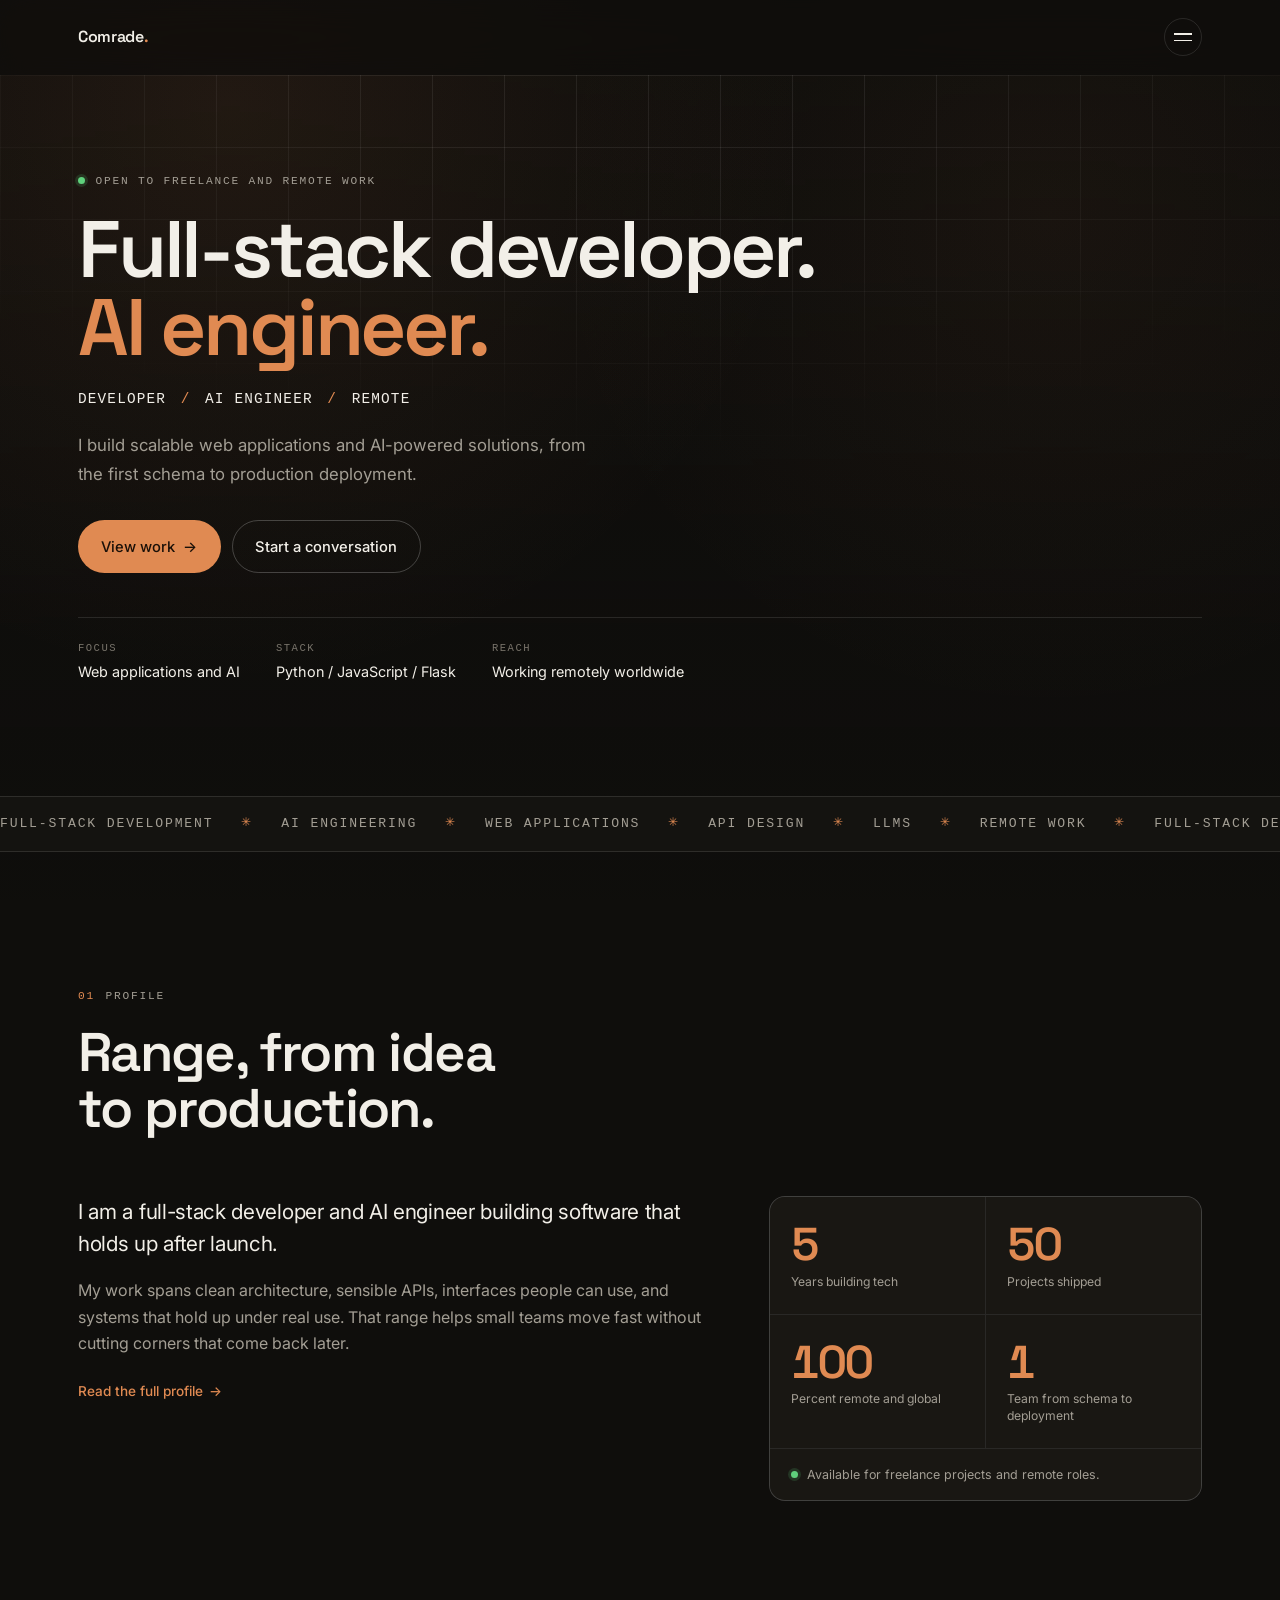
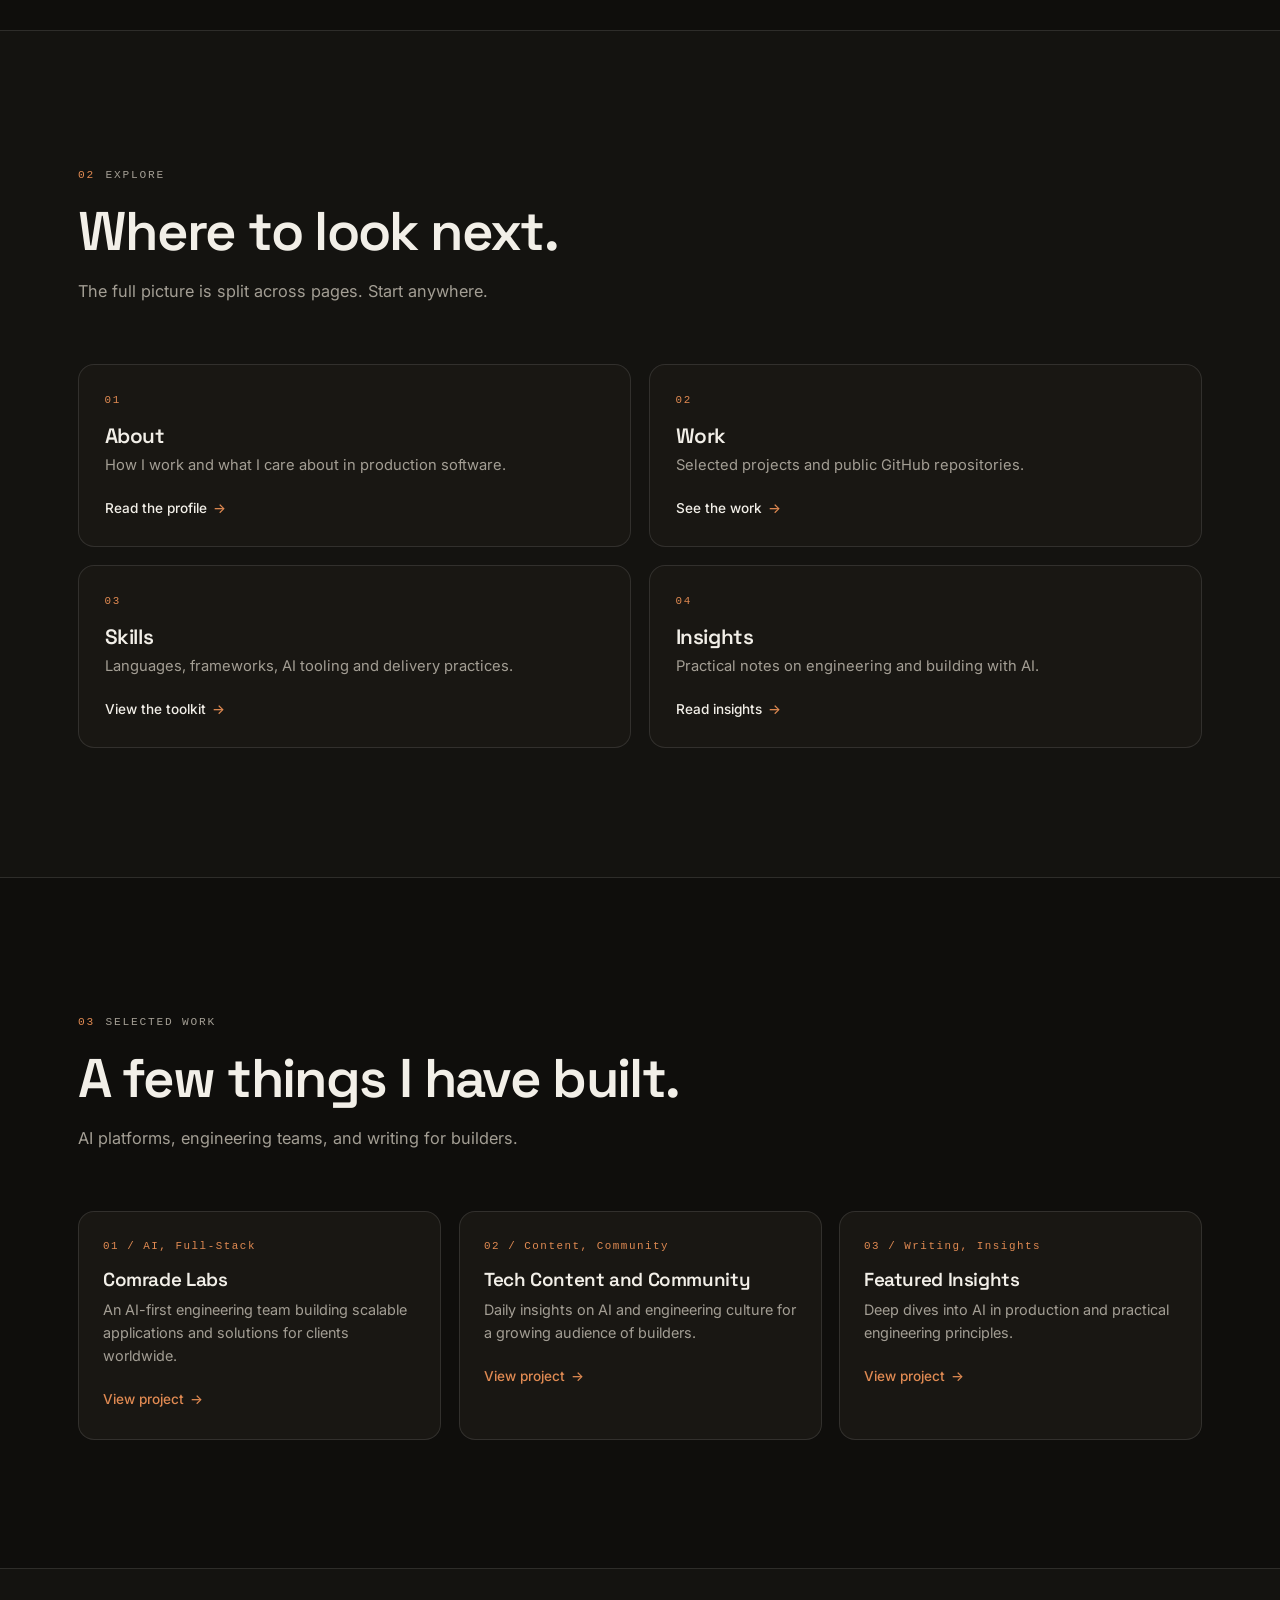
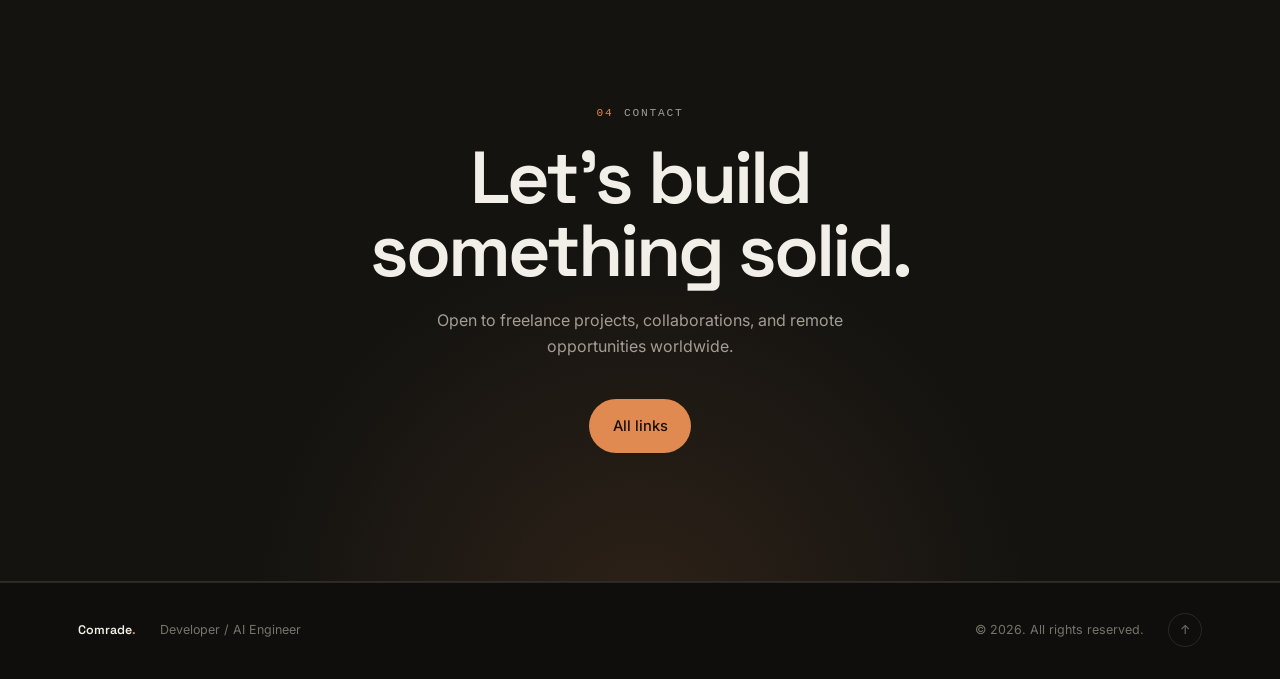
==== commit 16dea82d: "Leave only All links button on homepage contact" ====
--- a/index.html
+++ b/index.html
@@ -14,13 +14,13 @@
   <meta property="og:type" content="website">
   <meta property="og:site_name" content="Comrade">
   <meta property="og:url" content="https://comradeonboard.github.io/">
-  <meta property="og:image" content="https://comradeonboard.github.io/media/og-cover.png?v=2">
-  <meta property="og:image:secure_url" content="https://comradeonboard.github.io/media/og-cover.png?v=2">
+  <meta property="og:image" content="https://comradeonboard.github.io/media/favicon.png">
+  <meta property="og:image:secure_url" content="https://comradeonboard.github.io/media/favicon.png">
   <meta property="og:image:type" content="image/png">
-  <meta property="og:image:width" content="1200">
-  <meta property="og:image:height" content="630">
+  <meta property="og:image:width" content="512">
+  <meta property="og:image:height" content="512">
   <meta property="og:image:alt" content="Comrade">
-  <meta name="twitter:image" content="https://comradeonboard.github.io/media/og-cover.png?v=2">
+  <meta name="twitter:image" content="https://comradeonboard.github.io/media/favicon.png">
   <meta name="twitter:card" content="summary_large_image">
   <link rel="canonical" href="https://comradeonboard.github.io/">
   <script type="application/ld+json">
@@ -158,9 +158,7 @@
           <h2 class="contact-title">Let's build<br>something solid.</h2>
           <p class="contact-sub">Open to freelance projects, collaborations, and remote opportunities worldwide.</p>
           <div class="contact-actions">
-            <a class="btn btn-primary" href="https://wa.me/2349064539832">WhatsApp</a>
-            <a class="btn btn-ghost" href="https://discord.gg/M9gPgTvM7H" target="_blank" rel="noopener noreferrer">Comrade Labs</a>
-            <a class="btn btn-ghost" href="connect.html">All links</a>
+            <a class="btn btn-primary" href="connect.html">All links</a>
           </div>
         </div>
       </div>
--- a/styles.css
+++ b/styles.css
@@ -193,39 +193,45 @@
 
 .nav {
   position: fixed;
-  inset: 74px 0 auto 0;
+  top: 82px;
+  right: max(var(--gutter), calc((100vw - var(--container)) / 2 + var(--gutter)));
+  left: auto;
   display: flex;
   flex-direction: column;
   align-items: stretch;
   gap: 0;
+  width: min(340px, calc(100vw - 2 * var(--gutter)));
+  max-height: min(420px, calc(100vh - 100px));
+  max-height: min(420px, calc(100svh - 100px));
   margin: 0;
-  padding: 0.6rem var(--gutter) 1.4rem;
-  background: color-mix(in srgb, var(--bg) 96%, transparent);
-  backdrop-filter: blur(16px);
-  -webkit-backdrop-filter: blur(16px);
-  border-bottom: 1px solid var(--line);
-  box-shadow: 0 18px 40px -24px rgba(0, 0, 0, 0.8);
-  transform: translateY(-8px);
+  padding: 0.5rem;
+  overflow-y: auto;
+  overscroll-behavior: contain;
+  background: color-mix(in srgb, var(--bg) 97%, transparent);
+  backdrop-filter: blur(18px);
+  -webkit-backdrop-filter: blur(18px);
+  border: 1px solid var(--line-strong);
+  border-radius: var(--radius);
+  box-shadow: 0 24px 60px -24px rgba(0, 0, 0, 0.9);
+  transform: translateY(-8px) scale(0.98);
+  transform-origin: top right;
   opacity: 0;
   pointer-events: none;
   transition: opacity 0.25s, transform 0.25s var(--ease);
-  max-height: calc(100vh - 74px);
-  max-height: calc(100svh - 74px);
-  overflow-y: auto;
-  overscroll-behavior: contain;
 }
 .nav.is-open { opacity: 1; transform: none; pointer-events: auto; }
 .nav a {
   position: relative;
-  padding: 0.9rem 0.25rem;
+  padding: 0.7rem 0.85rem;
   border-bottom: 1px solid var(--line);
-  border-radius: 0;
-  font-size: 1rem;
+  border-radius: 8px;
+  font-size: 0.95rem;
   color: var(--muted);
   background: none;
   white-space: nowrap;
   transition: color 0.2s, background-color 0.2s;
 }
+.nav a:last-child { border-bottom: 0; }
 .nav a:hover { color: var(--text); background: var(--accent-soft); }
 .nav a.is-active,
 .nav a[aria-current="page"] { color: var(--accent); }
@@ -703,6 +709,23 @@
 .affiliate-actions { display: flex; flex-wrap: wrap; gap: 0.6rem; margin-top: 1.25rem; }
 .affiliate-action { align-self: flex-start; }
 
+.social-grid {
+  display: grid;
+  grid-template-columns: repeat(auto-fit, minmax(min(100%, 260px), 1fr));
+  gap: clamp(0.75rem, 1.6vw, 1.1rem);
+}
+.social-grid .affiliate-preview-body { min-height: 130px; }
+.social-logo {
+  display: grid;
+  place-items: center;
+  width: 42px;
+  height: 42px;
+  margin-bottom: 0.45rem;
+  border-radius: 12px;
+  background: var(--logo-bg, var(--accent-soft));
+}
+.social-logo img { width: 22px; height: 22px; filter: brightness(0) invert(1); }
+
 /* ---------- Prose ---------- */
 .prose-grid {
   display: grid;
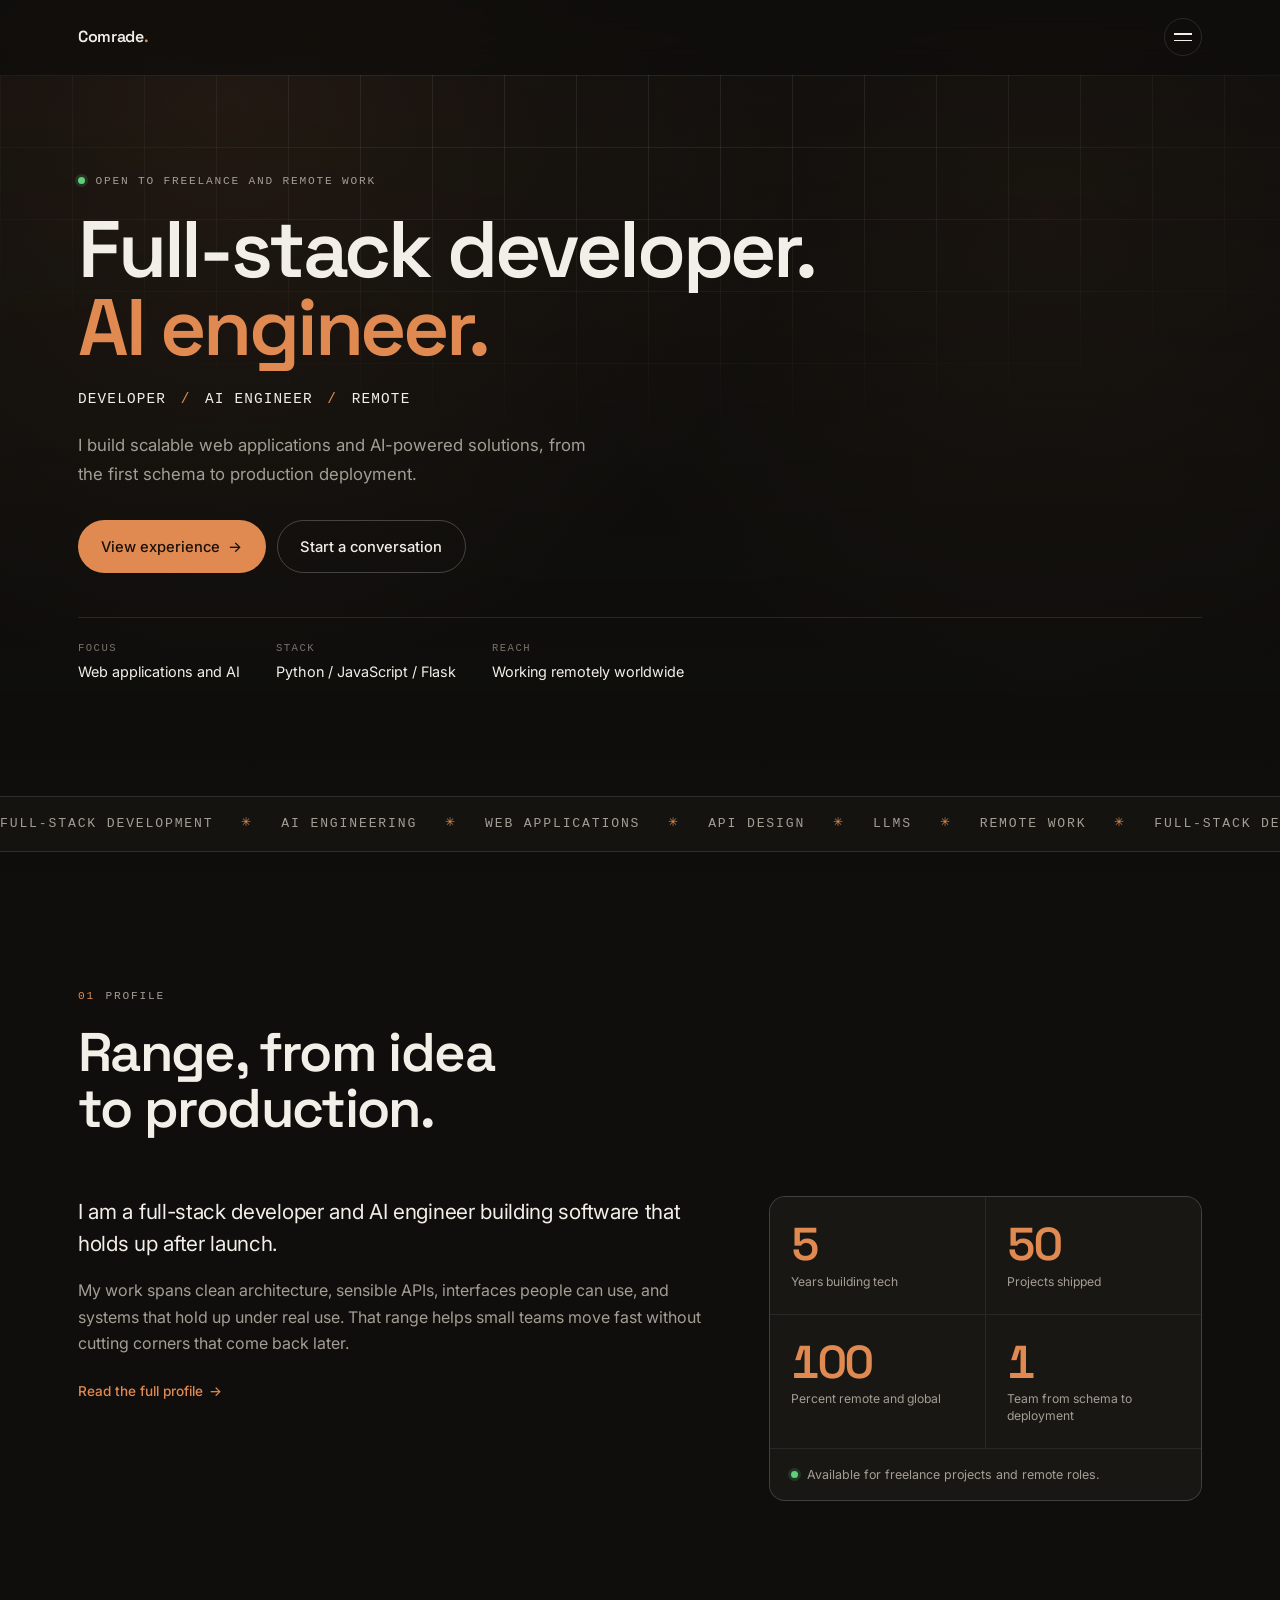
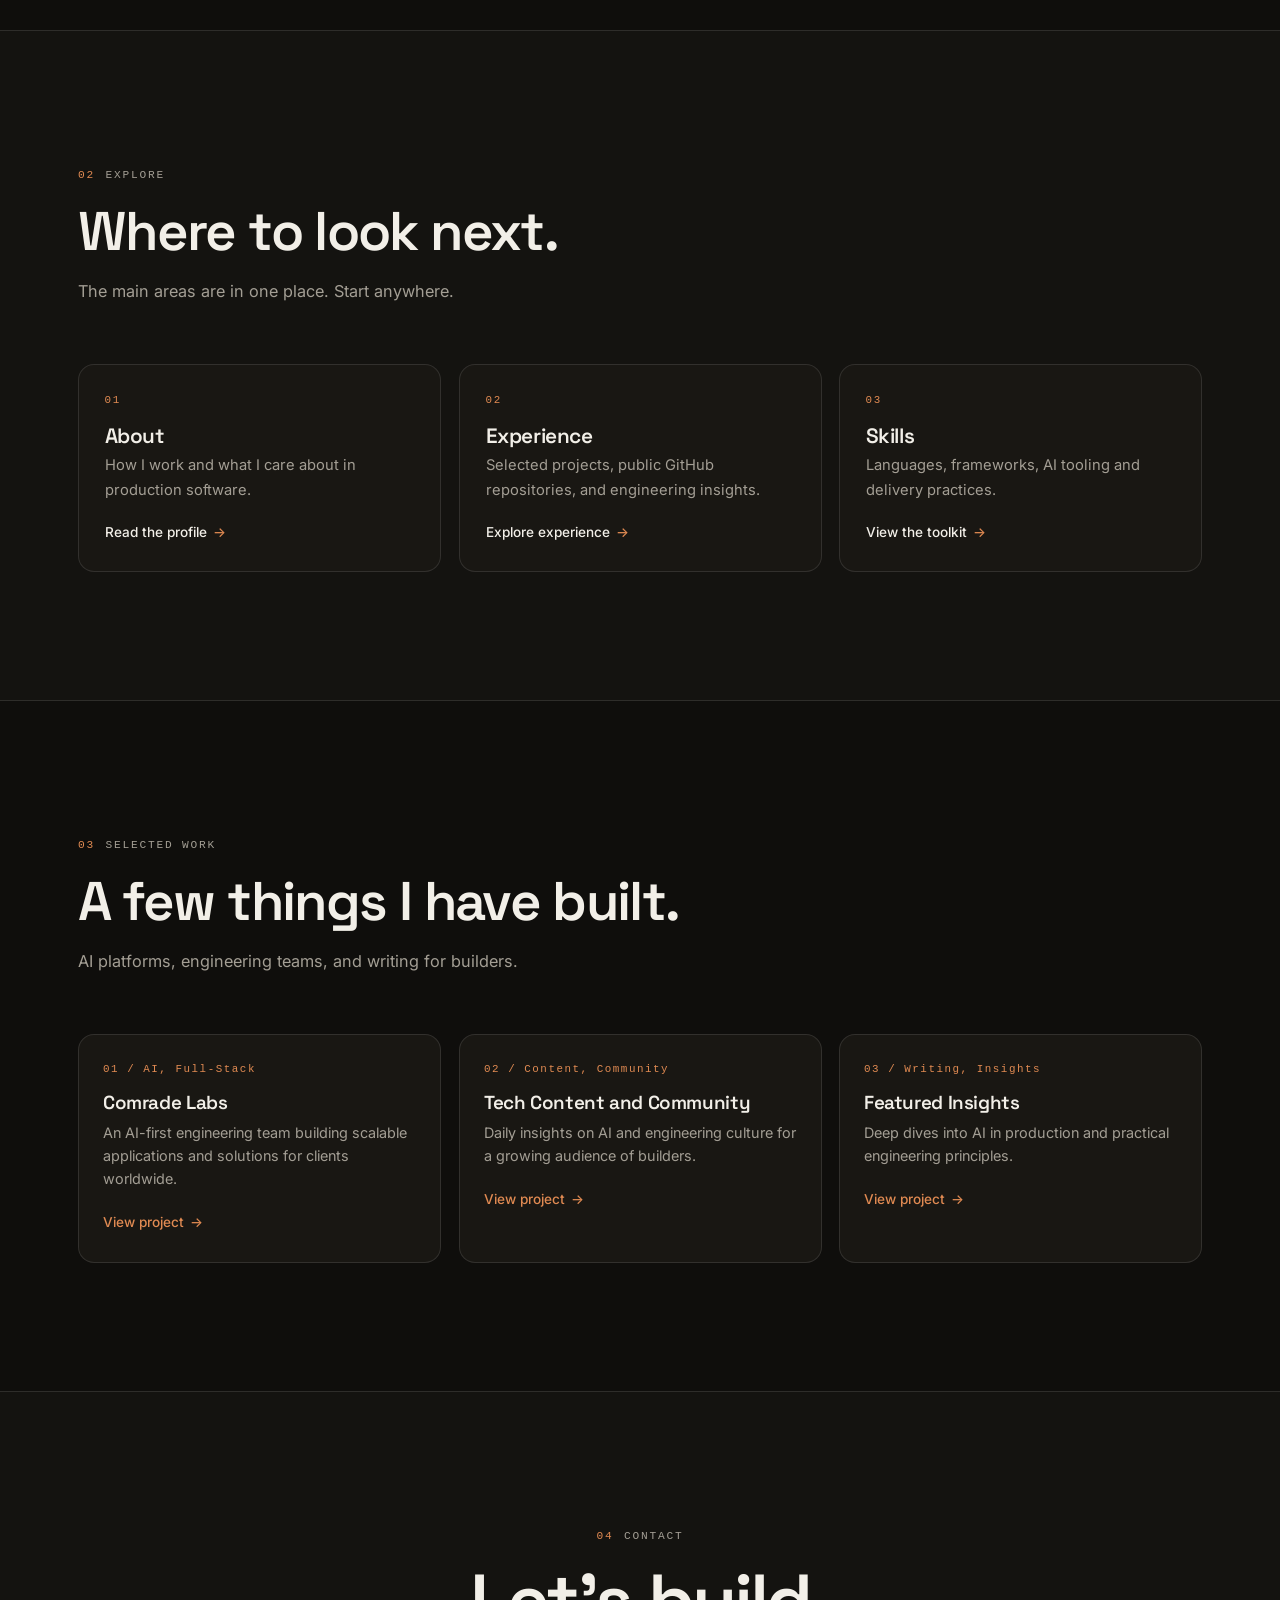
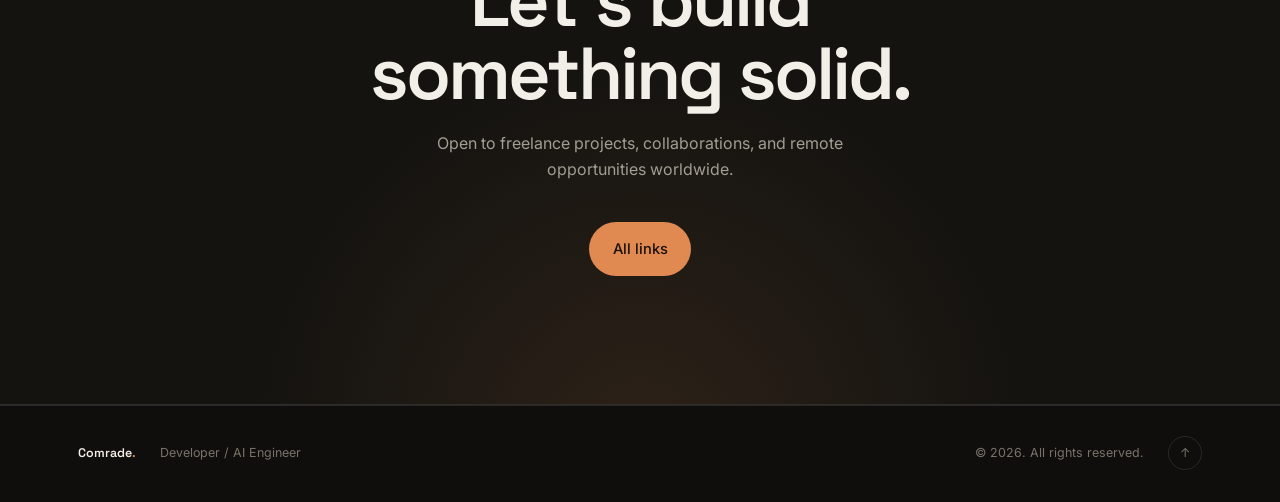
==== commit 45869b57: "Merge Work and Insights into Experience" ====
--- a/index.html
+++ b/index.html
@@ -57,9 +57,8 @@
       <nav class="nav" id="nav" aria-label="Primary">
         <a href="index.html">Home</a>
         <a href="about.html">About</a>
-        <a href="work.html">Work</a>
+        <a href="experience.html">Experience</a>
         <a href="skills.html">Skills</a>
-        <a href="insights.html">Insights</a>
         <a href="affiliates.html">Affiliates</a>
         <a href="connect.html">Connect</a>
       </nav>
@@ -78,7 +77,7 @@
           <p class="hero-role reveal">Developer <span class="sep">/</span> AI Engineer <span class="sep">/</span> Remote</p>
           <p class="hero-lede reveal">I build scalable web applications and AI-powered solutions, from the first schema to production deployment.</p>
           <div class="hero-cta reveal">
-            <a class="btn btn-primary" href="work.html">View work <span aria-hidden="true">→</span></a>
+            <a class="btn btn-primary" href="experience.html">View experience <span aria-hidden="true">→</span></a>
             <a class="btn btn-ghost" href="connect.html">Start a conversation</a>
           </div>
           <ul class="hero-meta reveal">
@@ -125,13 +124,12 @@
         <header class="section-head reveal">
           <p class="eyebrow"><span class="idx">02</span> Explore</p>
           <h2 class="section-title">Where to look next.</h2>
-          <p class="section-sub">The full picture is split across pages. Start anywhere.</p>
+          <p class="section-sub">The main areas are in one place. Start anywhere.</p>
         </header>
         <div class="index-grid">
           <a class="index-card reveal" href="about.html"><span class="index-no">01</span><h3>About</h3><p>How I work and what I care about in production software.</p><span class="index-link">Read the profile <span aria-hidden="true">→</span></span></a>
-          <a class="index-card reveal" href="work.html"><span class="index-no">02</span><h3>Work</h3><p>Selected projects and public GitHub repositories.</p><span class="index-link">See the work <span aria-hidden="true">→</span></span></a>
+          <a class="index-card reveal" href="experience.html"><span class="index-no">02</span><h3>Experience</h3><p>Selected projects, public GitHub repositories, and engineering insights.</p><span class="index-link">Explore experience <span aria-hidden="true">→</span></span></a>
           <a class="index-card reveal" href="skills.html"><span class="index-no">03</span><h3>Skills</h3><p>Languages, frameworks, AI tooling and delivery practices.</p><span class="index-link">View the toolkit <span aria-hidden="true">→</span></span></a>
-          <a class="index-card reveal" href="insights.html"><span class="index-no">04</span><h3>Insights</h3><p>Practical notes on engineering and building with AI.</p><span class="index-link">Read insights <span aria-hidden="true">→</span></span></a>
         </div>
       </div>
     </section>
--- a/styles.css
+++ b/styles.css
@@ -628,7 +628,7 @@
 /* ---------- Home index cards ---------- */
 .index-grid {
   display: grid;
-  grid-template-columns: repeat(2, minmax(0, 1fr));
+  grid-template-columns: repeat(3, minmax(0, 1fr));
   gap: clamp(0.75rem, 1.6vw, 1.1rem);
 }
 .index-card {
@@ -890,6 +890,7 @@
   .about-grid, .prose-grid { grid-template-columns: 1fr; }
   .cap-grid { grid-template-columns: repeat(2, minmax(0, 1fr)); }
   .approach-grid { grid-template-columns: repeat(2, minmax(0, 1fr)); }
+  .index-grid { grid-template-columns: repeat(2, minmax(0, 1fr)); }
 }
 
 @media (max-width: 900px) {
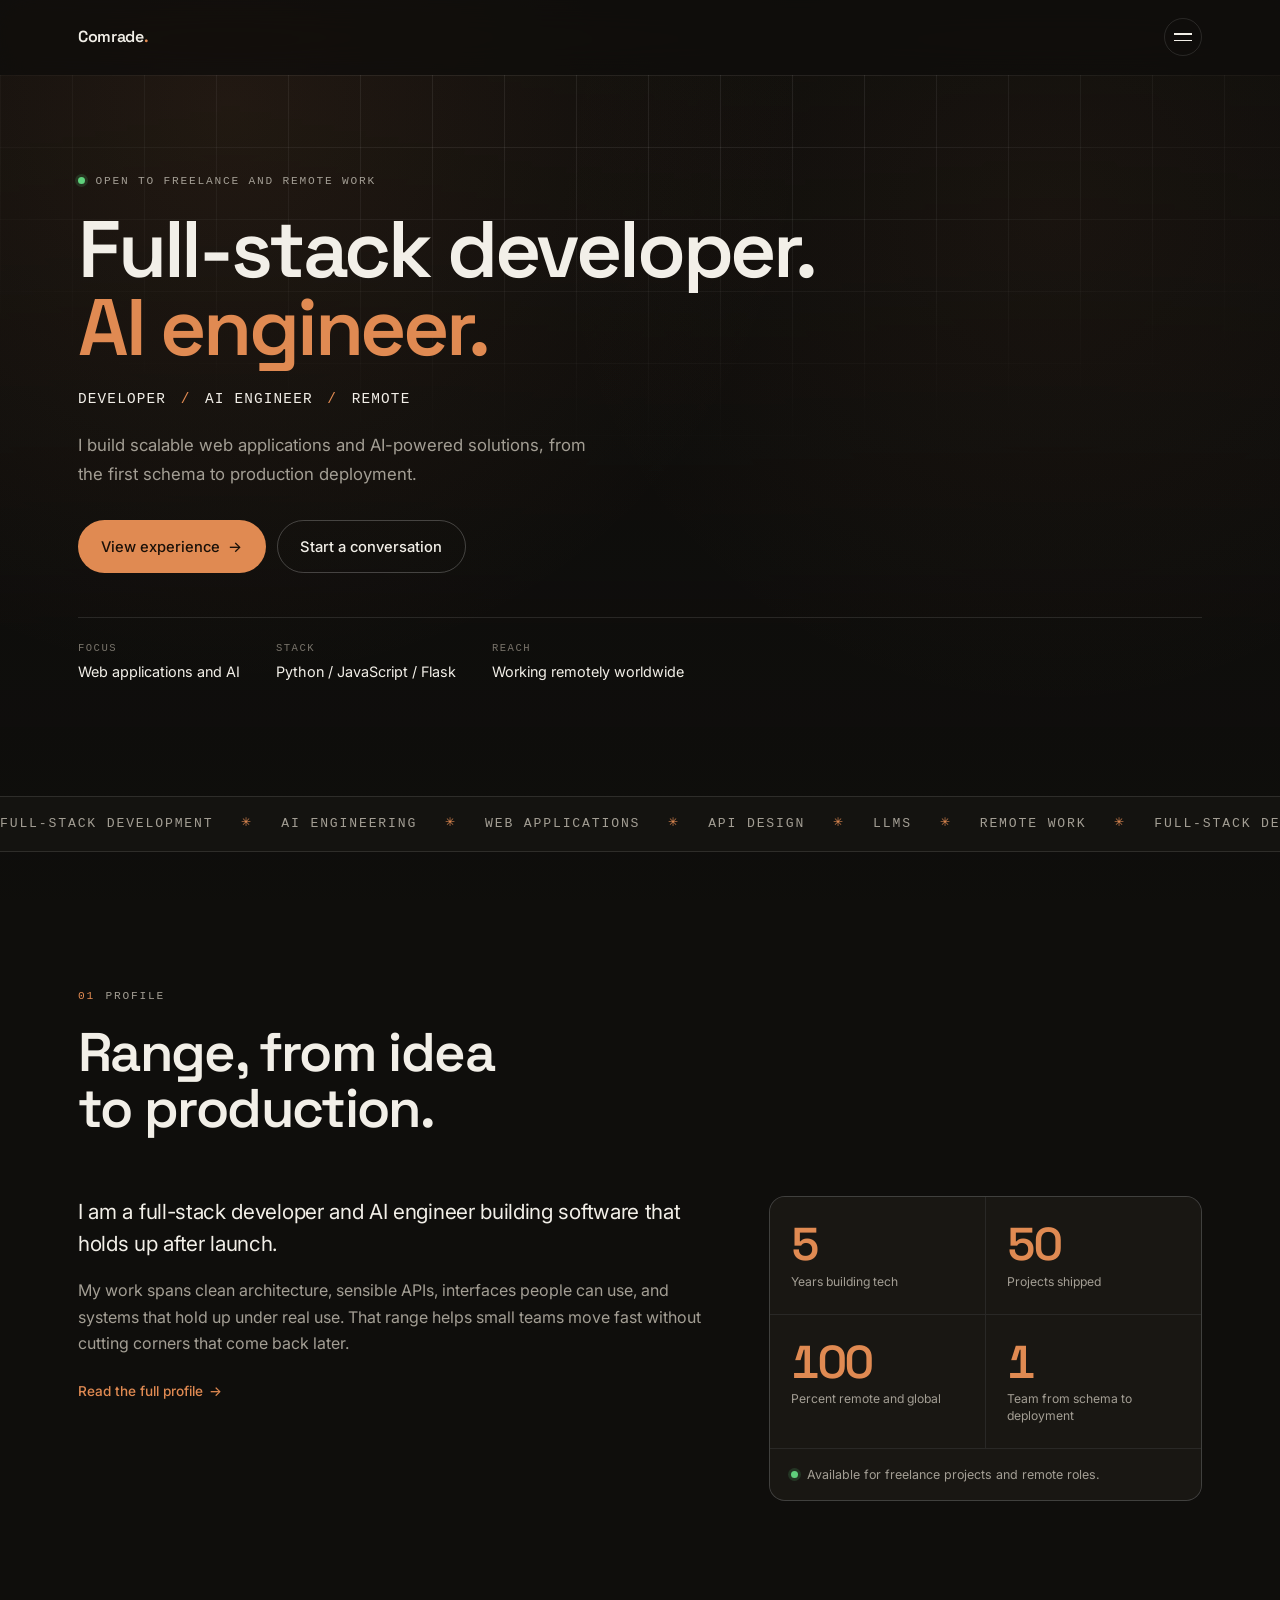
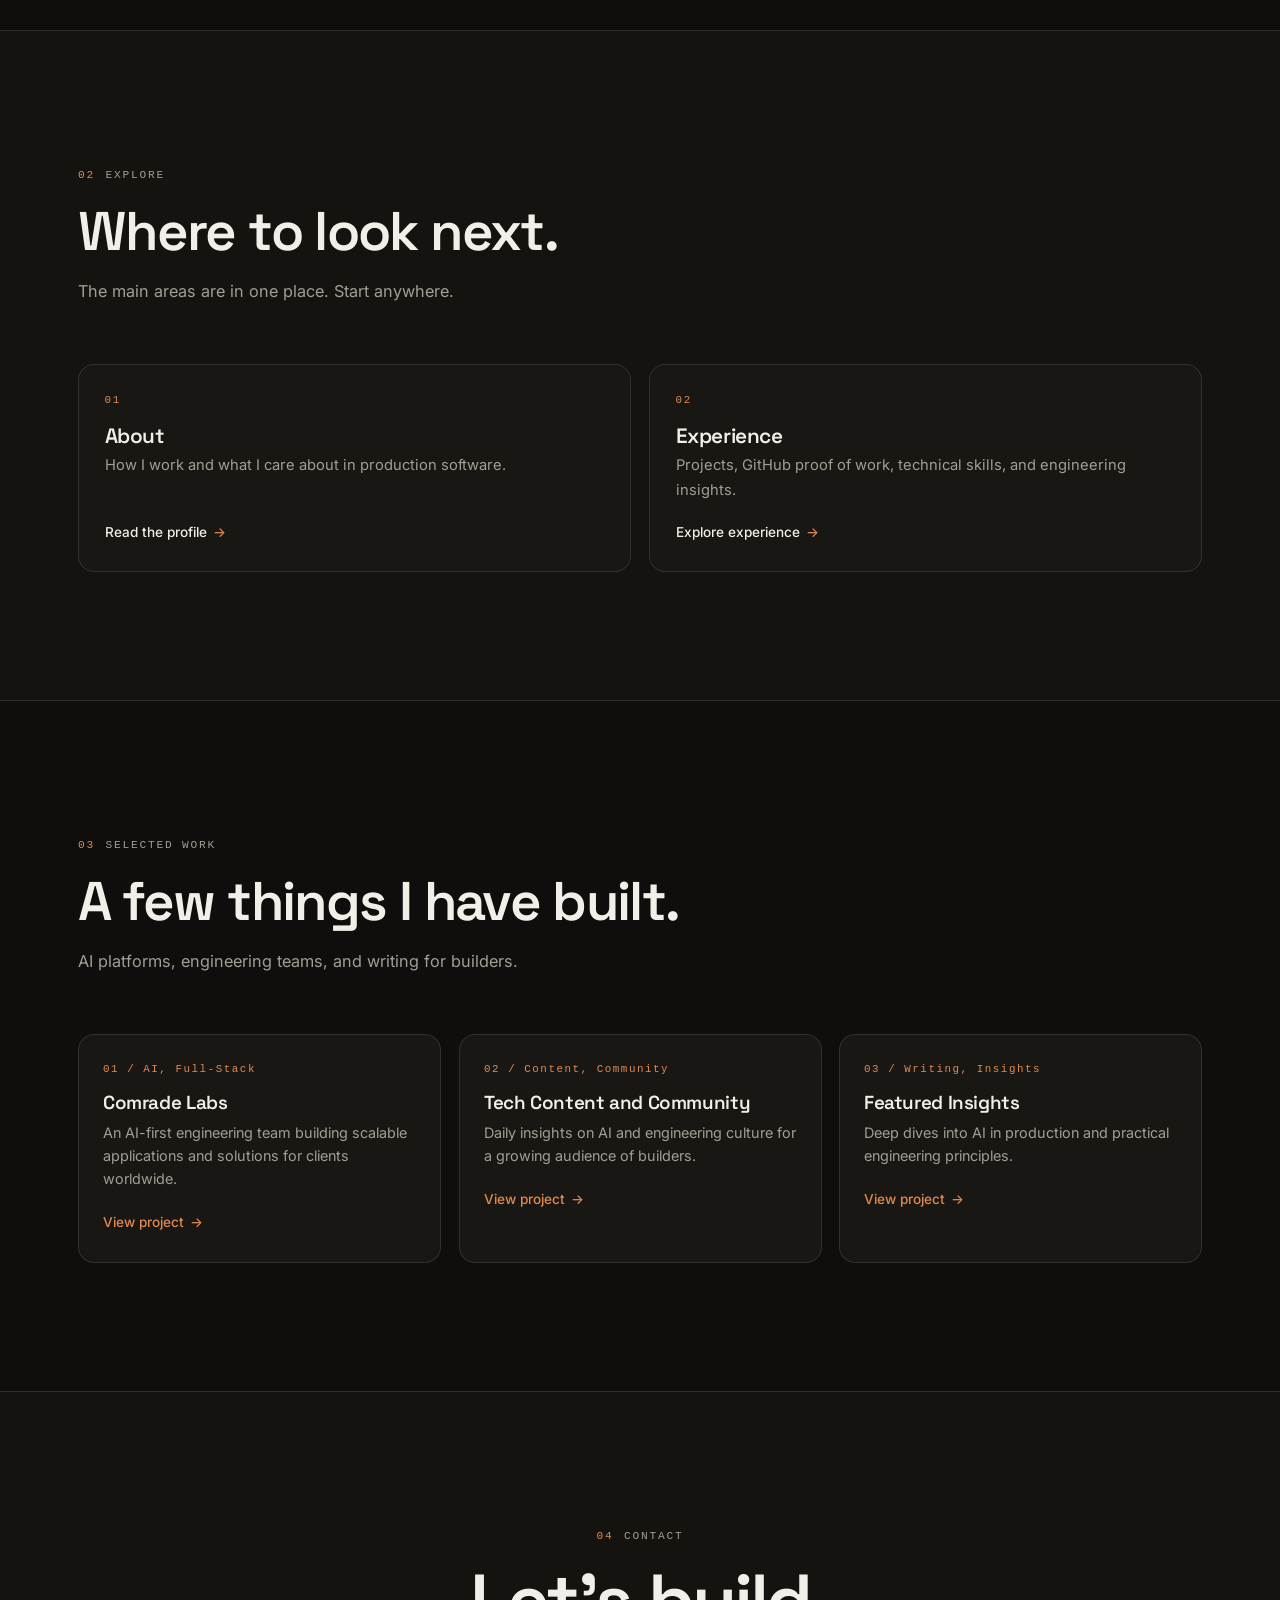
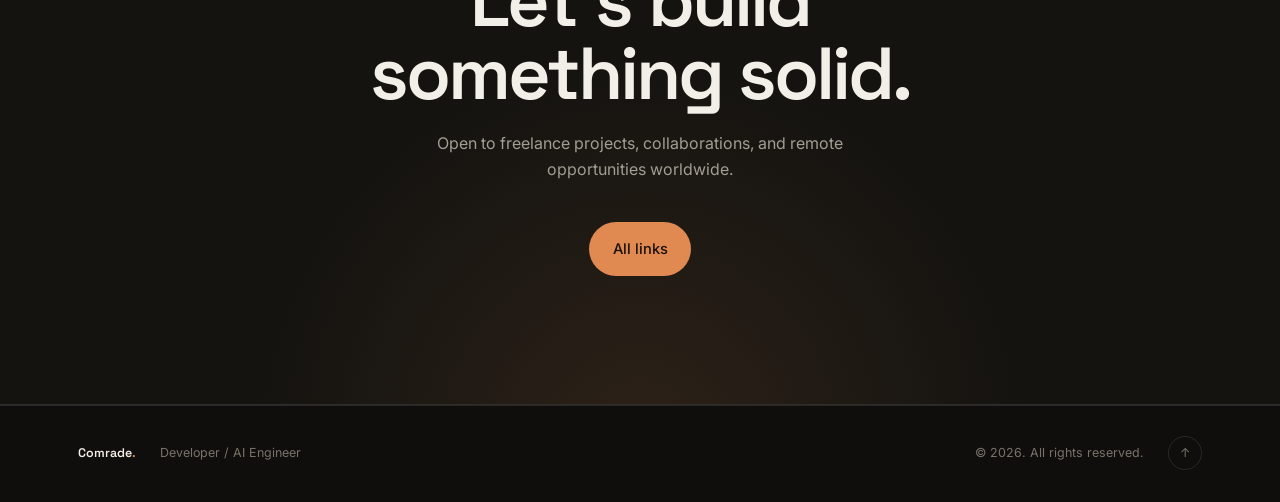
==== commit 0fba2f88: "Merge Skills into Experience" ====
--- a/index.html
+++ b/index.html
@@ -58,7 +58,6 @@
         <a href="index.html">Home</a>
         <a href="about.html">About</a>
         <a href="experience.html">Experience</a>
-        <a href="skills.html">Skills</a>
         <a href="affiliates.html">Affiliates</a>
         <a href="connect.html">Connect</a>
       </nav>
@@ -128,8 +127,7 @@
         </header>
         <div class="index-grid">
           <a class="index-card reveal" href="about.html"><span class="index-no">01</span><h3>About</h3><p>How I work and what I care about in production software.</p><span class="index-link">Read the profile <span aria-hidden="true">→</span></span></a>
-          <a class="index-card reveal" href="experience.html"><span class="index-no">02</span><h3>Experience</h3><p>Selected projects, public GitHub repositories, and engineering insights.</p><span class="index-link">Explore experience <span aria-hidden="true">→</span></span></a>
-          <a class="index-card reveal" href="skills.html"><span class="index-no">03</span><h3>Skills</h3><p>Languages, frameworks, AI tooling and delivery practices.</p><span class="index-link">View the toolkit <span aria-hidden="true">→</span></span></a>
+          <a class="index-card reveal" href="experience.html"><span class="index-no">02</span><h3>Experience</h3><p>Projects, GitHub proof of work, technical skills, and engineering insights.</p><span class="index-link">Explore experience <span aria-hidden="true">→</span></span></a>
         </div>
       </div>
     </section>
--- a/styles.css
+++ b/styles.css
@@ -628,7 +628,7 @@
 /* ---------- Home index cards ---------- */
 .index-grid {
   display: grid;
-  grid-template-columns: repeat(3, minmax(0, 1fr));
+  grid-template-columns: repeat(2, minmax(0, 1fr));
   gap: clamp(0.75rem, 1.6vw, 1.1rem);
 }
 .index-card {
@@ -890,7 +890,6 @@
   .about-grid, .prose-grid { grid-template-columns: 1fr; }
   .cap-grid { grid-template-columns: repeat(2, minmax(0, 1fr)); }
   .approach-grid { grid-template-columns: repeat(2, minmax(0, 1fr)); }
-  .index-grid { grid-template-columns: repeat(2, minmax(0, 1fr)); }
 }
 
 @media (max-width: 900px) {
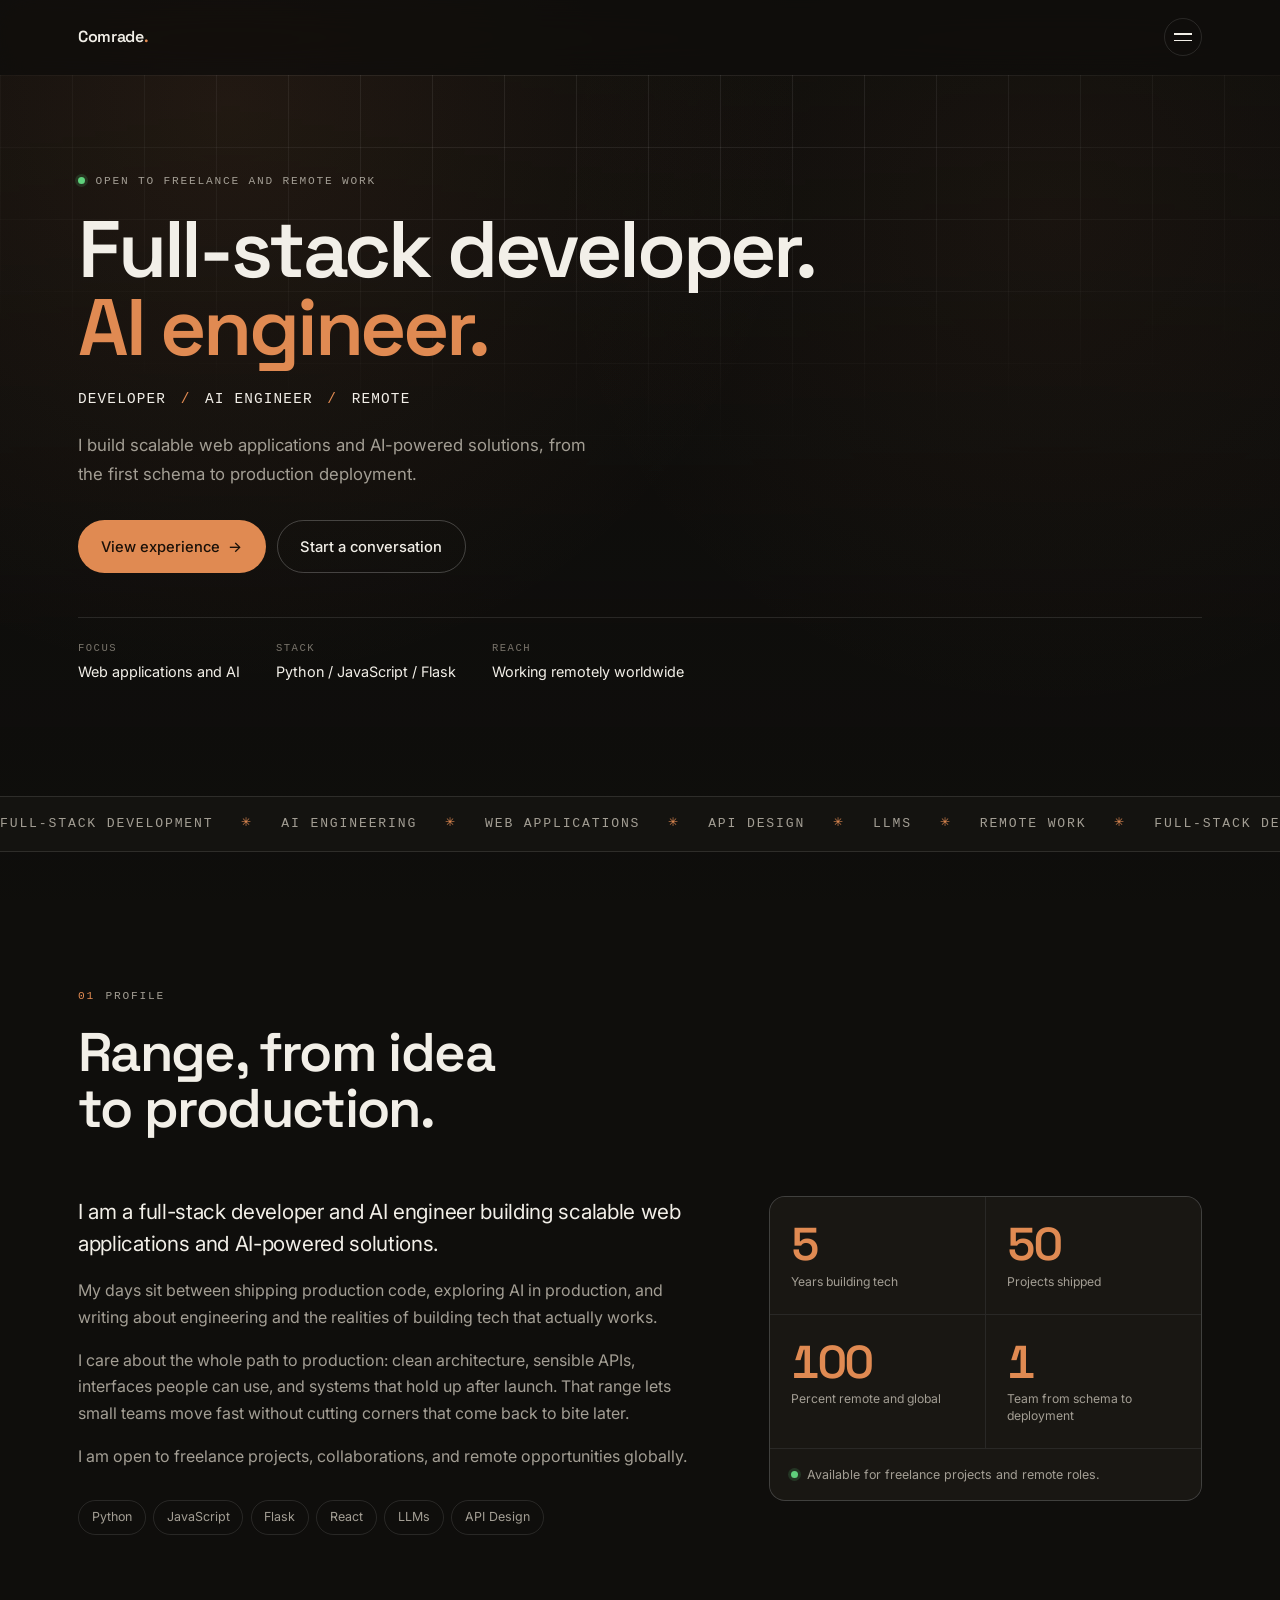
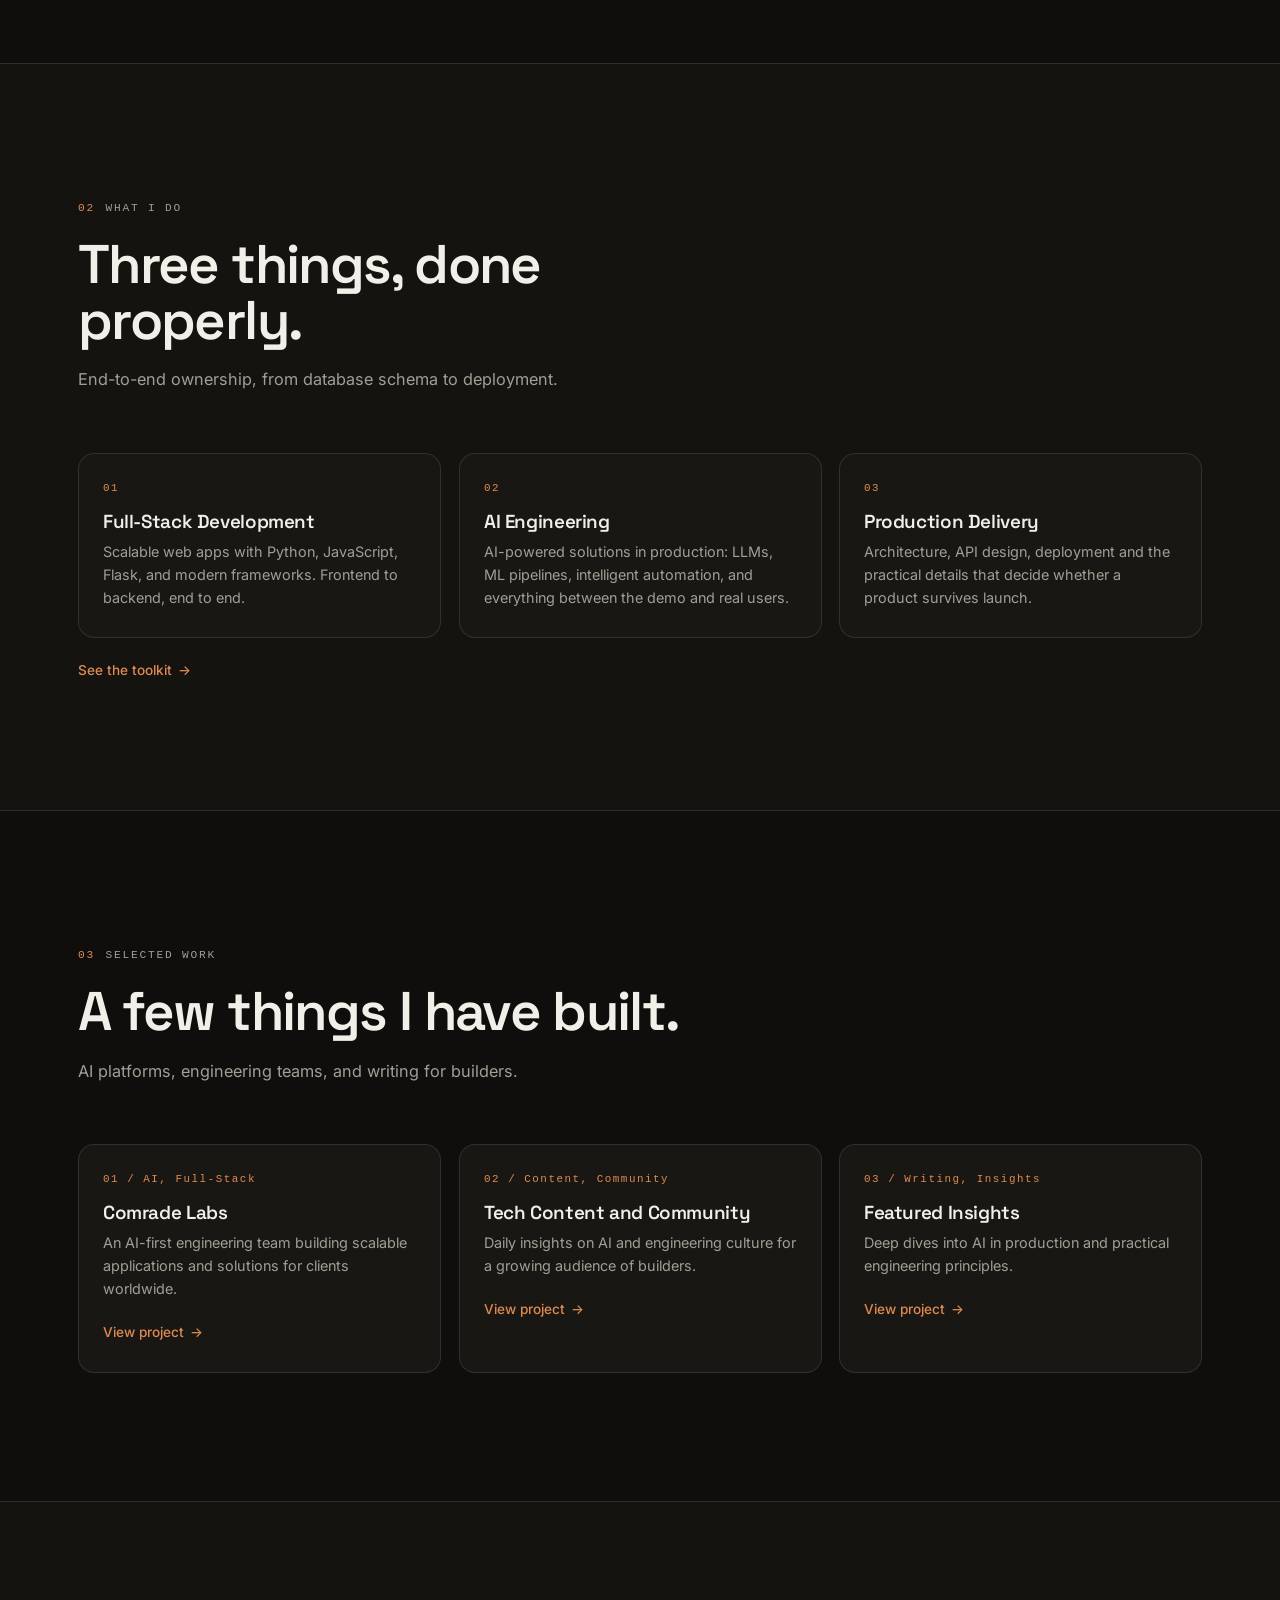
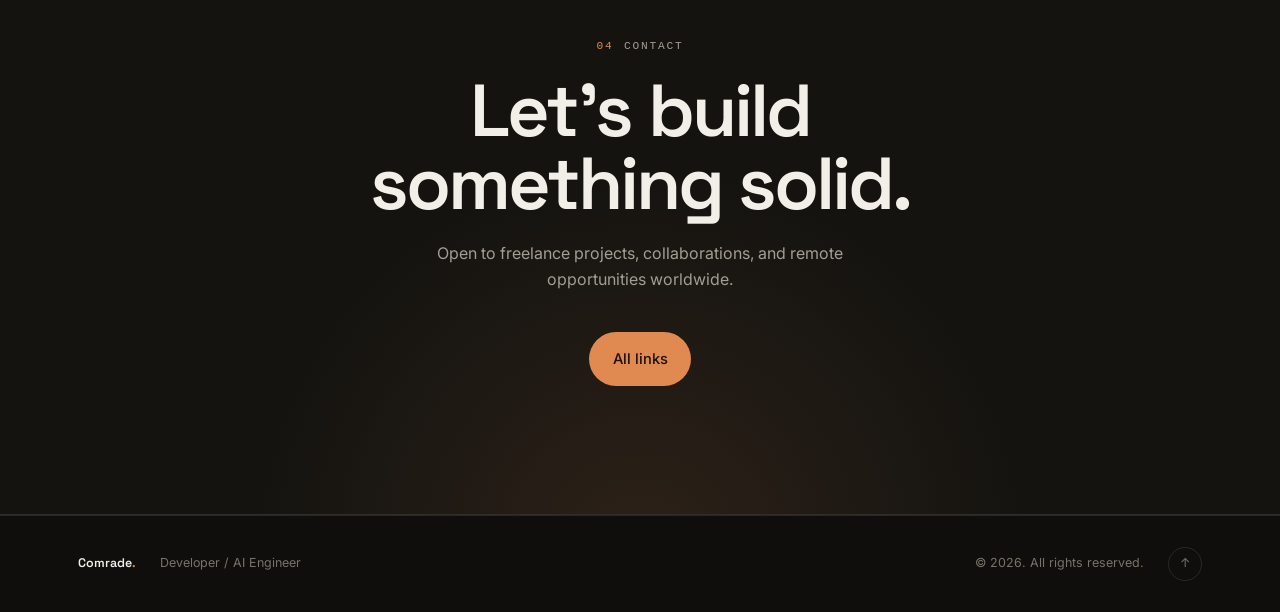
==== commit 7d1ca890: "Merge About into homepage profile" ====
--- a/index.html
+++ b/index.html
@@ -56,7 +56,6 @@
       </a>
       <nav class="nav" id="nav" aria-label="Primary">
         <a href="index.html">Home</a>
-        <a href="about.html">About</a>
         <a href="experience.html">Experience</a>
         <a href="affiliates.html">Affiliates</a>
         <a href="connect.html">Connect</a>
@@ -103,9 +102,13 @@
         </header>
         <div class="about-grid">
           <div class="about-copy reveal">
-            <p class="lede">I am a full-stack developer and AI engineer building software that holds up after launch.</p>
-            <p>My work spans clean architecture, sensible APIs, interfaces people can use, and systems that hold up under real use. That range helps small teams move fast without cutting corners that come back later.</p>
-            <a class="link-arrow" href="about.html">Read the full profile <span aria-hidden="true">→</span></a>
+            <p class="lede">I am a full-stack developer and AI engineer building scalable web applications and AI-powered solutions.</p>
+            <p>My days sit between shipping production code, exploring AI in production, and writing about engineering and the realities of building tech that actually works.</p>
+            <p>I care about the whole path to production: clean architecture, sensible APIs, interfaces people can use, and systems that hold up after launch. That range lets small teams move fast without cutting corners that come back to bite later.</p>
+            <p>I am open to freelance projects, collaborations, and remote opportunities globally.</p>
+            <ul class="tag-row">
+              <li>Python</li><li>JavaScript</li><li>Flask</li><li>React</li><li>LLMs</li><li>API Design</li>
+            </ul>
           </div>
           <aside class="stats reveal" aria-label="Key figures">
             <div class="stat"><span class="stat-num" data-count="5">0</span><span class="stat-label">Years building tech</span></div>
@@ -118,17 +121,19 @@
       </div>
     </section>
 
-    <section class="section section-alt" id="explore">
+    <section class="section section-alt" id="what-i-do">
       <div class="container">
         <header class="section-head reveal">
-          <p class="eyebrow"><span class="idx">02</span> Explore</p>
-          <h2 class="section-title">Where to look next.</h2>
-          <p class="section-sub">The main areas are in one place. Start anywhere.</p>
+          <p class="eyebrow"><span class="idx">02</span> What I do</p>
+          <h2 class="section-title">Three things, done properly.</h2>
+          <p class="section-sub">End-to-end ownership, from database schema to deployment.</p>
         </header>
-        <div class="index-grid">
-          <a class="index-card reveal" href="about.html"><span class="index-no">01</span><h3>About</h3><p>How I work and what I care about in production software.</p><span class="index-link">Read the profile <span aria-hidden="true">→</span></span></a>
-          <a class="index-card reveal" href="experience.html"><span class="index-no">02</span><h3>Experience</h3><p>Projects, GitHub proof of work, technical skills, and engineering insights.</p><span class="index-link">Explore experience <span aria-hidden="true">→</span></span></a>
+        <div class="cap-grid">
+          <article class="cap reveal"><span class="cap-no">01</span><h3>Full-Stack Development</h3><p>Scalable web apps with Python, JavaScript, Flask, and modern frameworks. Frontend to backend, end to end.</p></article>
+          <article class="cap reveal"><span class="cap-no">02</span><h3>AI Engineering</h3><p>AI-powered solutions in production: LLMs, ML pipelines, intelligent automation, and everything between the demo and real users.</p></article>
+          <article class="cap reveal"><span class="cap-no">03</span><h3>Production Delivery</h3><p>Architecture, API design, deployment and the practical details that decide whether a product survives launch.</p></article>
         </div>
+        <p class="reveal"><a class="link-arrow" href="experience.html#skills">See the toolkit <span aria-hidden="true">→</span></a></p>
       </div>
     </section>
 
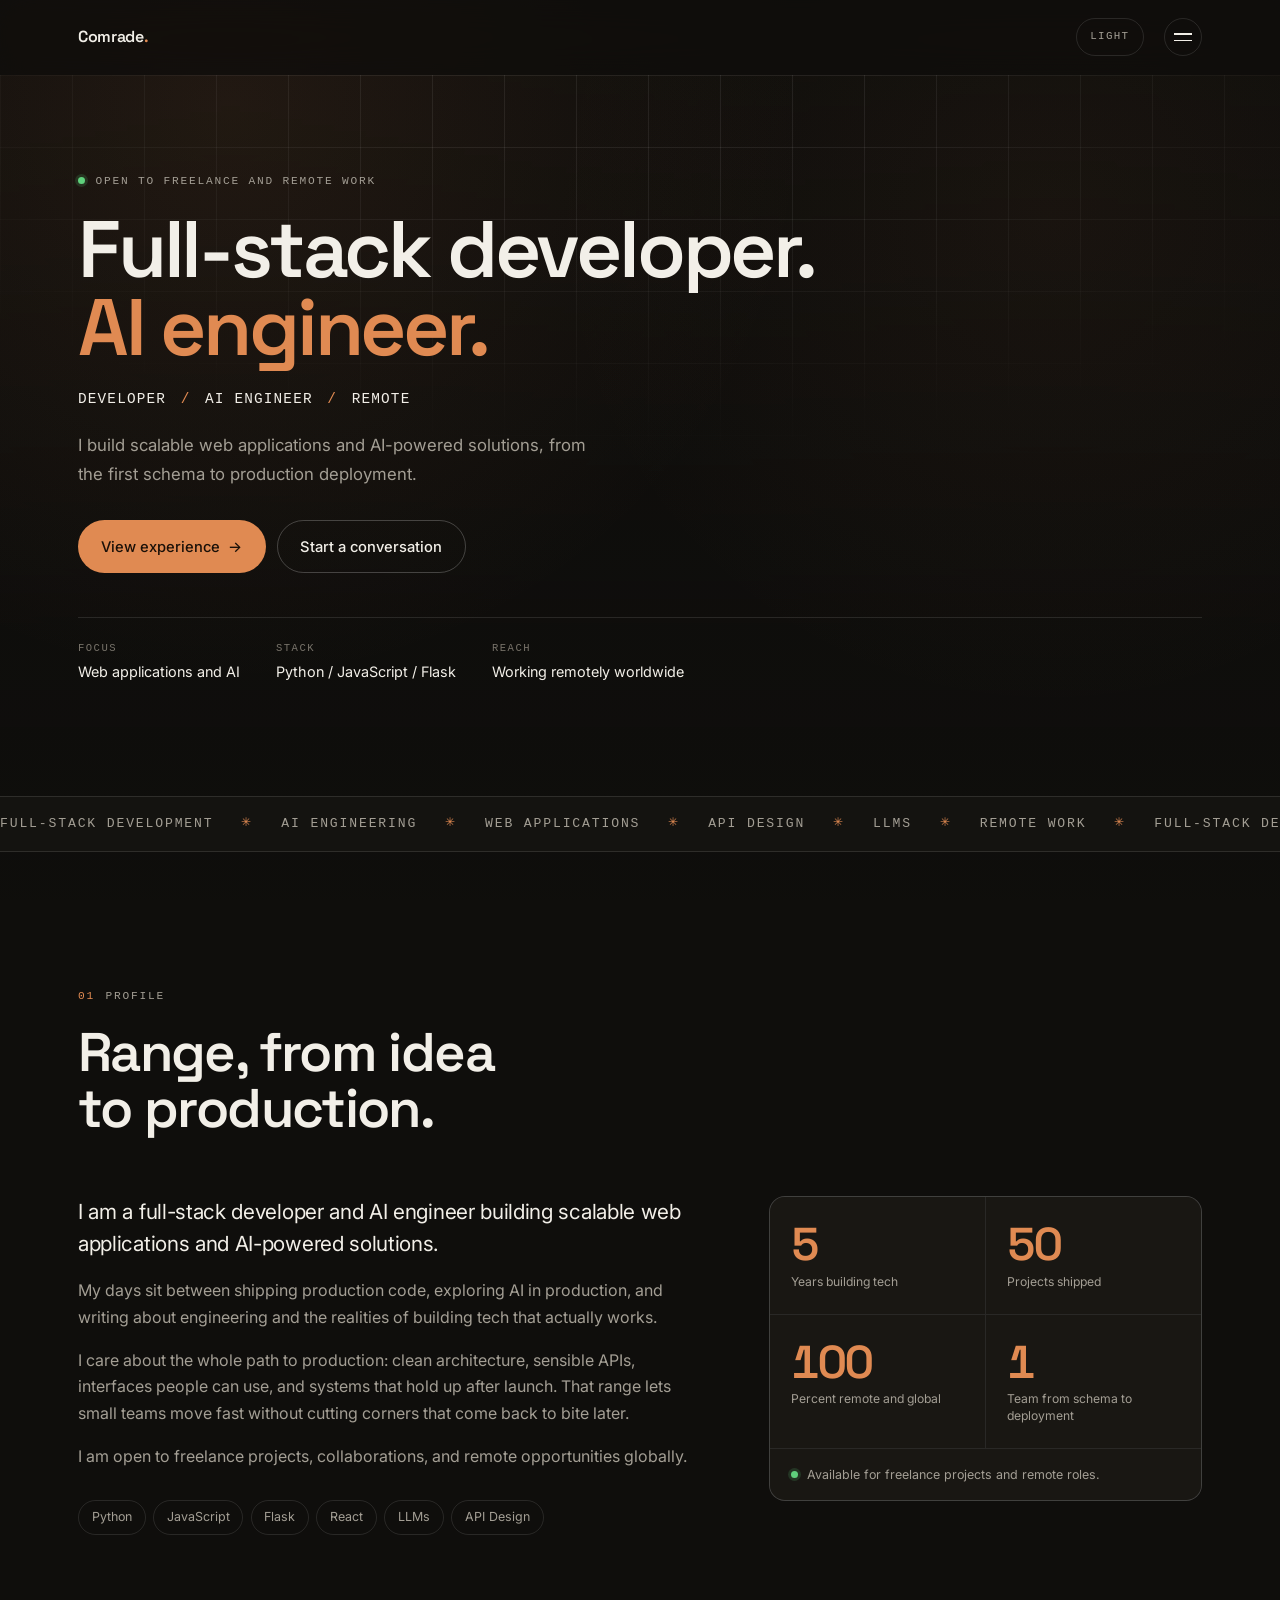
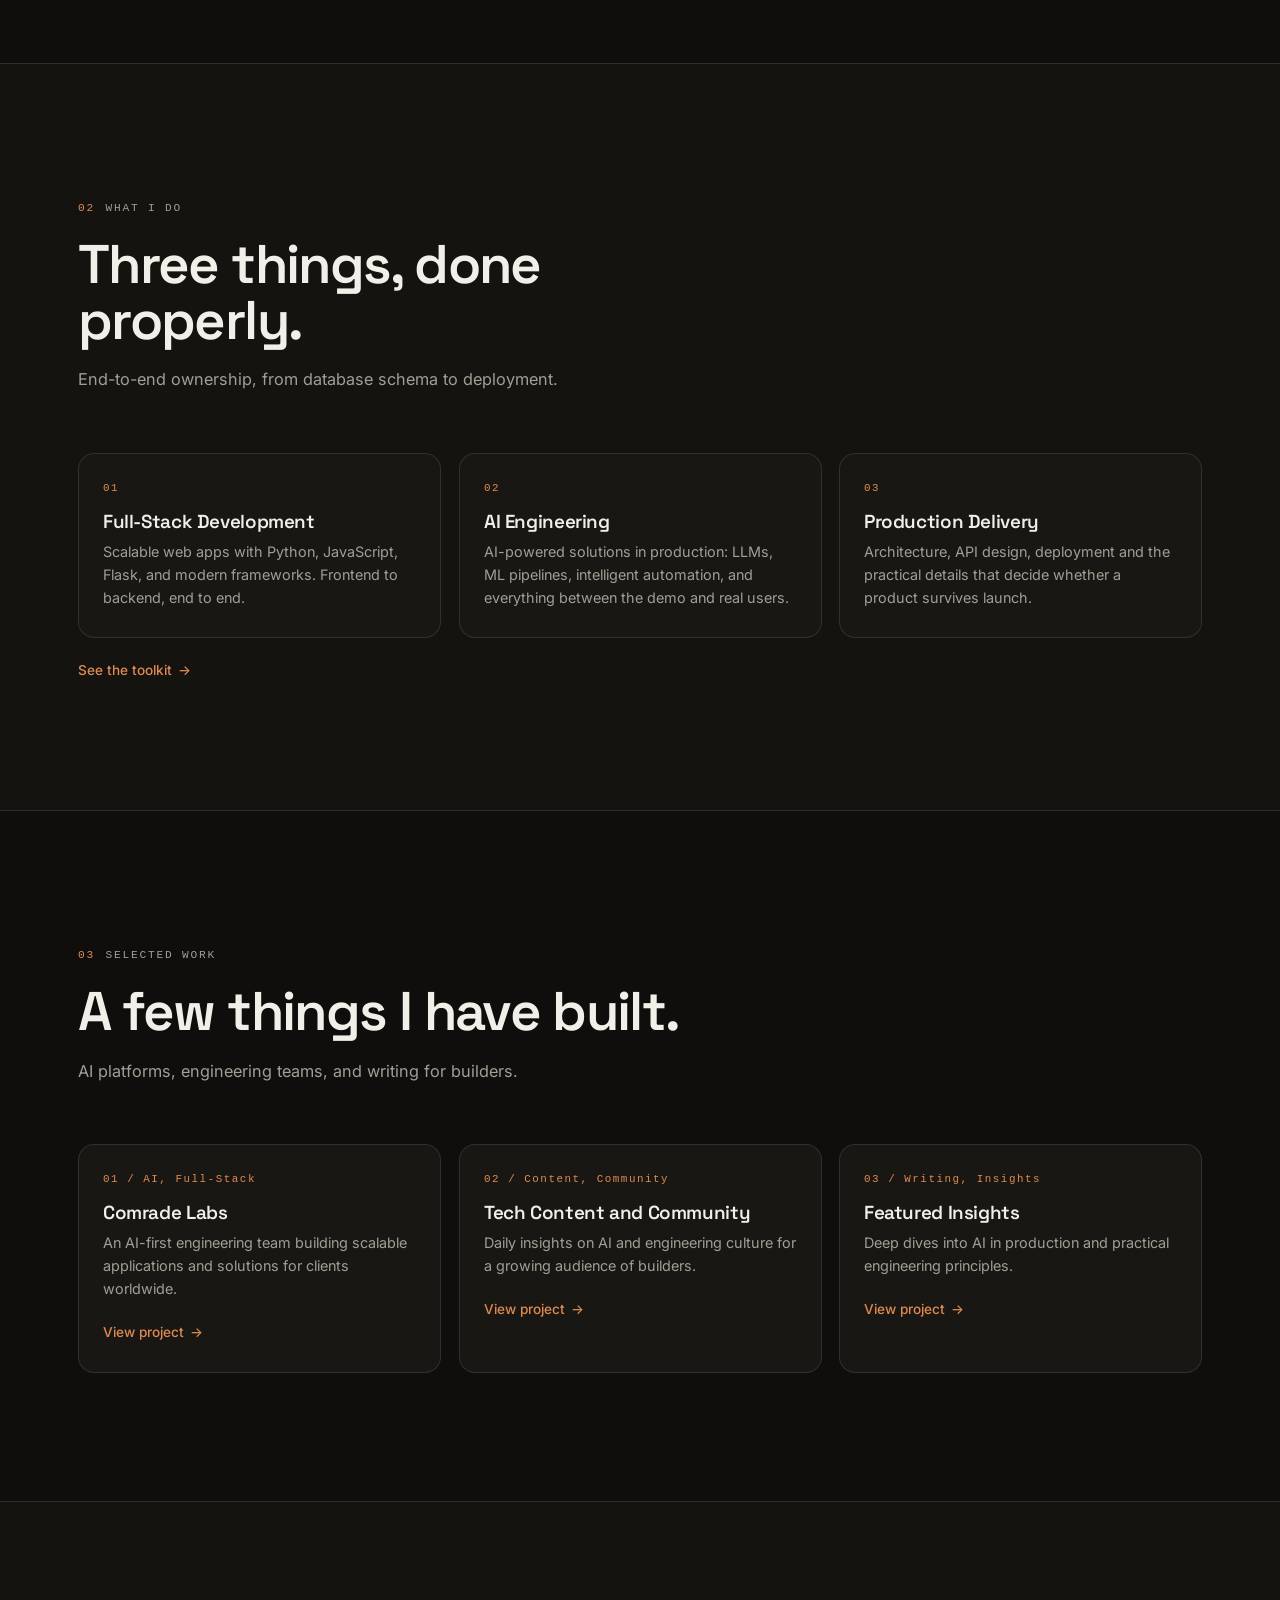
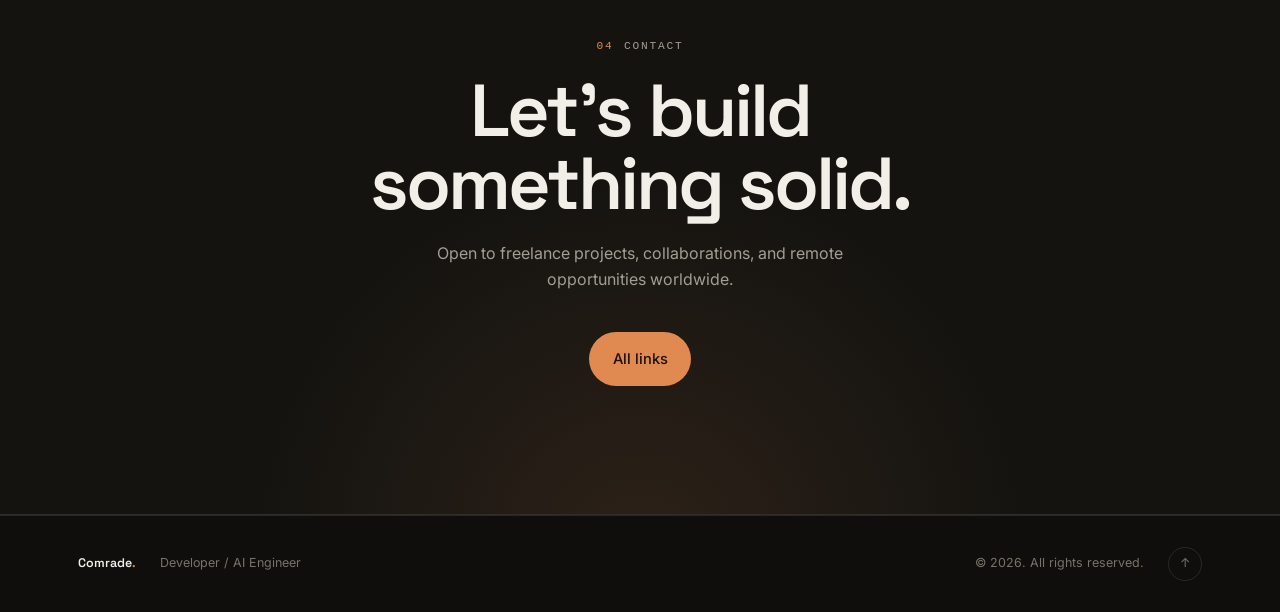
==== commit c3f883be: "Add light theme and rectangular social preview" ====
--- a/index.html
+++ b/index.html
@@ -14,13 +14,13 @@
   <meta property="og:type" content="website">
   <meta property="og:site_name" content="Comrade">
   <meta property="og:url" content="https://comradeonboard.github.io/">
-  <meta property="og:image" content="https://comradeonboard.github.io/media/favicon.png">
-  <meta property="og:image:secure_url" content="https://comradeonboard.github.io/media/favicon.png">
+  <meta property="og:image" content="https://comradeonboard.github.io/media/social-preview.png">
+  <meta property="og:image:secure_url" content="https://comradeonboard.github.io/media/social-preview.png">
   <meta property="og:image:type" content="image/png">
-  <meta property="og:image:width" content="512">
-  <meta property="og:image:height" content="512">
+  <meta property="og:image:width" content="1200">
+  <meta property="og:image:height" content="630">
   <meta property="og:image:alt" content="Comrade">
-  <meta name="twitter:image" content="https://comradeonboard.github.io/media/favicon.png">
+  <meta name="twitter:image" content="https://comradeonboard.github.io/media/social-preview.png">
   <meta name="twitter:card" content="summary_large_image">
   <link rel="canonical" href="https://comradeonboard.github.io/">
   <script type="application/ld+json">
@@ -40,6 +40,20 @@
     "knowsAbout": ["Full-Stack Development", "AI Engineering", "Web Applications", "API Design"]
   }
   </script>
+  <script>
+    (function () {
+      try {
+        var saved = localStorage.getItem('comrade-theme');
+        if (saved === 'light' || saved === 'dark') {
+          document.documentElement.setAttribute('data-theme', saved);
+        }
+      } catch (error) {}
+      var meta = document.querySelector('meta[name="theme-color"]');
+      if (meta) {
+        meta.setAttribute('content', document.documentElement.getAttribute('data-theme') === 'light' ? '#f6f3ee' : '#0f0e0c');
+      }
+    })();
+  </script>
   <link rel="stylesheet" href="styles.css">
   <script src="script.js" defer></script>
   <link rel="preconnect" href="https://fonts.googleapis.com">
@@ -58,8 +72,9 @@
         <a href="index.html">Home</a>
         <a href="experience.html">Experience</a>
         <a href="affiliates.html">Affiliates</a>
-        <a href="connect.html">Connect</a>
+        <a href="connect.html">Contact</a>
       </nav>
+      <button class="theme-btn" id="theme-btn" type="button" aria-label="Switch to light theme"><span class="theme-label" aria-hidden="true"></span></button>
       <button class="menu-btn" id="menu-btn" type="button" aria-label="Open menu" aria-expanded="false" aria-controls="nav">
         <span class="menu-bars" aria-hidden="true"><i></i><i></i></span>
       </button>
--- a/styles.css
+++ b/styles.css
@@ -1,11 +1,13 @@
 /* =========================================================
    Comrade / Portfolio
    Inspired by the Arafat Onimisi portfolio design system.
-   Dark only. Tokens -> Base -> Layout -> Components -> Responsive
+   Dark default with an optional light theme. Tokens -> Base -> Layout -> Components -> Responsive
    ========================================================= */
 
 /* ---------- Tokens ---------- */
 :root {
+  color-scheme: dark;
+
   --font-display: "Space Grotesk", ui-sans-serif, system-ui, "Segoe UI", sans-serif;
   --font-sans: "Inter", system-ui, -apple-system, "Segoe UI", Roboto, Helvetica, Arial, sans-serif;
   --font-mono: ui-monospace, "SFMono-Regular", Menlo, Consolas, "Liberation Mono", monospace;
@@ -22,6 +24,18 @@
   --accent-soft: rgba(224, 138, 82, 0.12);
   --accent-ink: #1a1008;
 
+  --wash-1: rgba(224, 138, 82, 0.09);
+  --wash-2: rgba(224, 138, 82, 0.05);
+  --wash-3: rgba(15, 14, 12, 0.2);
+  --wash-4: rgba(15, 14, 12, 0.78);
+  --preview-bg: #0d0c0a;
+  --preview-sheen: rgba(255, 255, 255, 0.05);
+  --preview-grid: rgba(255, 255, 255, 0.035);
+  --logo-neutral: rgba(255, 255, 255, 0.08);
+  --logo-filter: brightness(0) invert(1);
+  --live: #5fd07c;
+  --live-ring: rgba(95, 208, 124, 0.16);
+
   --radius: 16px;
   --radius-sm: 10px;
   --shadow: 0 26px 60px -30px rgba(0, 0, 0, 0.8);
@@ -31,6 +45,36 @@
   --section-y: clamp(4.5rem, 10vw, 8rem);
 
   --ease: cubic-bezier(0.22, 1, 0.36, 1);
+}
+
+:root[data-theme="light"] {
+  color-scheme: light;
+
+  --bg: #f6f3ee;
+  --bg-soft: #efebe4;
+  --surface: #fffdfa;
+  --text: #181511;
+  --muted: #625c53;
+  --faint: #817a70;
+  --line: rgba(24, 21, 17, 0.12);
+  --line-strong: rgba(24, 21, 17, 0.26);
+  --accent: #a94d1e;
+  --accent-soft: rgba(169, 77, 30, 0.1);
+  --accent-ink: #ffffff;
+
+  --wash-1: rgba(169, 77, 30, 0.08);
+  --wash-2: rgba(169, 77, 30, 0.04);
+  --wash-3: rgba(246, 243, 238, 0.2);
+  --wash-4: rgba(246, 243, 238, 0.72);
+  --preview-bg: #f0ebe3;
+  --preview-sheen: rgba(255, 255, 255, 0.58);
+  --preview-grid: rgba(24, 21, 17, 0.045);
+  --logo-neutral: rgba(24, 21, 17, 0.07);
+  --logo-filter: brightness(0);
+  --live: #168a4b;
+  --live-ring: rgba(22, 138, 75, 0.14);
+
+  --shadow: 0 26px 60px -34px rgba(59, 45, 30, 0.35);
 }
 
 /* ---------- Base ---------- */
@@ -116,9 +160,9 @@
   z-index: 0;
   pointer-events: none;
   background:
-    radial-gradient(circle at 18% 12%, rgba(224, 138, 82, 0.09), transparent 44%),
-    radial-gradient(circle at 82% 24%, rgba(224, 138, 82, 0.05), transparent 40%),
-    linear-gradient(to bottom, rgba(15, 14, 12, 0.2), rgba(15, 14, 12, 0.78));
+    radial-gradient(circle at 18% 12%, var(--wash-1), transparent 44%),
+    radial-gradient(circle at 82% 24%, var(--wash-2), transparent 40%),
+    linear-gradient(to bottom, var(--wash-3), var(--wash-4));
 }
 
 main, .site-footer { position: relative; z-index: 1; }
@@ -260,6 +304,31 @@
 .menu-btn[aria-expanded="true"] .menu-bars i:first-child { transform: translateY(3.25px) rotate(45deg); }
 .menu-btn[aria-expanded="true"] .menu-bars i:last-child { transform: translateY(-3.25px) rotate(-45deg); }
 
+.theme-btn {
+  display: inline-flex;
+  align-items: center;
+  justify-content: center;
+  min-width: 58px;
+  height: 38px;
+  flex: none;
+  padding: 0 0.85rem;
+  border: 1px solid var(--line);
+  border-radius: 999px;
+  background: transparent;
+  font-family: var(--font-mono);
+  font-size: 0.68rem;
+  font-weight: 500;
+  letter-spacing: 0.12em;
+  text-transform: uppercase;
+  color: var(--muted);
+  cursor: pointer;
+  transition: border-color 0.2s, background-color 0.2s, color 0.2s, transform 0.2s;
+}
+.theme-btn:hover { border-color: var(--line-strong); background: var(--surface); color: var(--text); }
+.theme-btn:active { transform: scale(0.96); }
+.theme-label::before { content: "Light"; }
+:root[data-theme="light"] .theme-label::before { content: "Dark"; }
+
 /* ---------- Buttons ---------- */
 .btn {
   display: inline-flex;
@@ -335,8 +404,8 @@
   width: 7px;
   height: 7px;
   border-radius: 50%;
-  background: #5fd07c;
-  box-shadow: 0 0 0 3px rgba(95, 208, 124, 0.16);
+  background: var(--live);
+  box-shadow: 0 0 0 3px var(--live-ring);
   flex: none;
 }
 .eyebrow .dot-live { margin-top: 0.45em; }
@@ -655,9 +724,9 @@
 .index-card:hover .index-link span { transform: translateX(4px); }
 
 /* ---------- Affiliate platforms ---------- */
-.affiliate-grid {
-  display: grid;
-  grid-template-columns: repeat(auto-fit, minmax(min(100%, 320px), 1fr));
+.affiliate-grid, .social-grid {
+  display: grid;
+  grid-template-columns: 1fr;
   gap: clamp(0.75rem, 1.6vw, 1.1rem);
 }
 .affiliate-card {
@@ -684,7 +753,7 @@
   margin-bottom: 1.25rem;
   border: 1px solid var(--line);
   border-radius: var(--radius-sm);
-  background: radial-gradient(circle at 85% 15%, var(--accent-soft), transparent 55%), #0d0c0a;
+  background: radial-gradient(circle at 85% 15%, var(--accent-soft), transparent 55%), var(--preview-bg);
 }
 .affiliate-preview-bar { display: flex; align-items: center; gap: 0.4rem; margin-bottom: 0.6rem; }
 .affiliate-preview-bar i { width: 6px; height: 6px; border-radius: 50%; background: var(--line-strong); }
@@ -698,9 +767,9 @@
   padding: 0.9rem;
   border-radius: 8px;
   background:
-    linear-gradient(135deg, rgba(255, 255, 255, 0.05), transparent 60%),
-    repeating-linear-gradient(90deg, transparent 0 23px, rgba(255, 255, 255, 0.035) 23px 24px),
-    repeating-linear-gradient(0deg, transparent 0 23px, rgba(255, 255, 255, 0.035) 23px 24px);
+    linear-gradient(135deg, var(--preview-sheen), transparent 60%),
+    repeating-linear-gradient(90deg, transparent 0 23px, var(--preview-grid) 23px 24px),
+    repeating-linear-gradient(0deg, transparent 0 23px, var(--preview-grid) 23px 24px);
 }
 .affiliate-preview-title { font-family: var(--font-display); font-size: 1.45rem; letter-spacing: -0.03em; }
 .affiliate-preview-sub { font-size: 0.72rem; color: var(--muted); }
@@ -709,12 +778,31 @@
 .affiliate-actions { display: flex; flex-wrap: wrap; gap: 0.6rem; margin-top: 1.25rem; }
 .affiliate-action { align-self: flex-start; }
 
-.social-grid {
-  display: grid;
-  grid-template-columns: repeat(auto-fit, minmax(min(100%, 260px), 1fr));
-  gap: clamp(0.75rem, 1.6vw, 1.1rem);
-}
-.social-grid .affiliate-preview-body { min-height: 130px; }
+.affiliate-grid .affiliate-card, .social-grid .affiliate-card {
+  display: grid;
+  grid-template-columns: minmax(220px, 38%) minmax(0, 1fr);
+  grid-template-rows: auto auto 1fr auto;
+  grid-template-areas:
+    "preview tag"
+    "preview title"
+    "preview desc"
+    "preview actions";
+  column-gap: clamp(1rem, 2.5vw, 1.75rem);
+  row-gap: 0.35rem;
+  align-items: start;
+}
+.affiliate-grid .affiliate-tag, .social-grid .affiliate-tag { grid-area: tag; margin-bottom: 0; }
+.affiliate-grid .affiliate-card h3, .social-grid .affiliate-card h3 { grid-area: title; margin: 0; }
+.affiliate-grid .affiliate-card > p:not(.affiliate-tag), .social-grid .affiliate-card > p:not(.affiliate-tag) { grid-area: desc; margin: 0; align-self: center; }
+.affiliate-grid .affiliate-actions, .social-grid .affiliate-actions { grid-area: actions; align-self: end; margin-top: 0.5rem; }
+.affiliate-grid .affiliate-preview, .social-grid .affiliate-preview {
+  grid-area: preview;
+  display: flex;
+  flex-direction: column;
+  height: 100%;
+  margin-bottom: 0;
+}
+.affiliate-grid .affiliate-preview-body, .social-grid .affiliate-preview-body { flex: 1; min-height: 120px; }
 .social-logo {
   display: grid;
   place-items: center;
@@ -724,7 +812,7 @@
   border-radius: 12px;
   background: var(--logo-bg, var(--accent-soft));
 }
-.social-logo img { width: 22px; height: 22px; filter: brightness(0) invert(1); }
+.social-logo img { width: 22px; height: 22px; filter: var(--logo-filter); }
 
 /* ---------- Prose ---------- */
 .prose-grid {
@@ -898,12 +986,27 @@
 }
 
 @media (max-width: 640px) {
+  .header-inner { gap: 0.75rem; }
   .cap-grid, .approach-grid, .index-grid, .repo-grid, .info-grid { grid-template-columns: 1fr; }
   .hero-meta { gap: 1.25rem 1.75rem; }
   .stats { grid-template-columns: 1fr 1fr; }
   .footer-legal { margin-left: 0; }
   .contact-actions .btn { width: 100%; }
   .hero-cta .btn { width: 100%; }
+  .affiliate-grid .affiliate-card, .social-grid .affiliate-card {
+    grid-template-columns: 1fr;
+    grid-template-rows: auto;
+    grid-template-areas:
+      "preview"
+      "tag"
+      "title"
+      "desc"
+      "actions";
+    row-gap: 0.5rem;
+  }
+  .affiliate-grid .affiliate-preview, .social-grid .affiliate-preview { height: auto; }
+  .affiliate-grid .affiliate-preview-body, .social-grid .affiliate-preview-body { min-height: 130px; }
+  .affiliate-grid .affiliate-card > p:not(.affiliate-tag), .social-grid .affiliate-card > p:not(.affiliate-tag) { align-self: start; }
 }
 
 @media (max-width: 400px) {
@@ -923,7 +1026,7 @@
 
 /* ---------- Print ---------- */
 @media print {
-  .site-header, .strip, .to-top, #bg-3d { display: none !important; }
+  .site-header, .strip, .to-top, .theme-btn, #bg-3d { display: none !important; }
   body::after { display: none; }
   .section { padding-block: 2rem; }
 }
